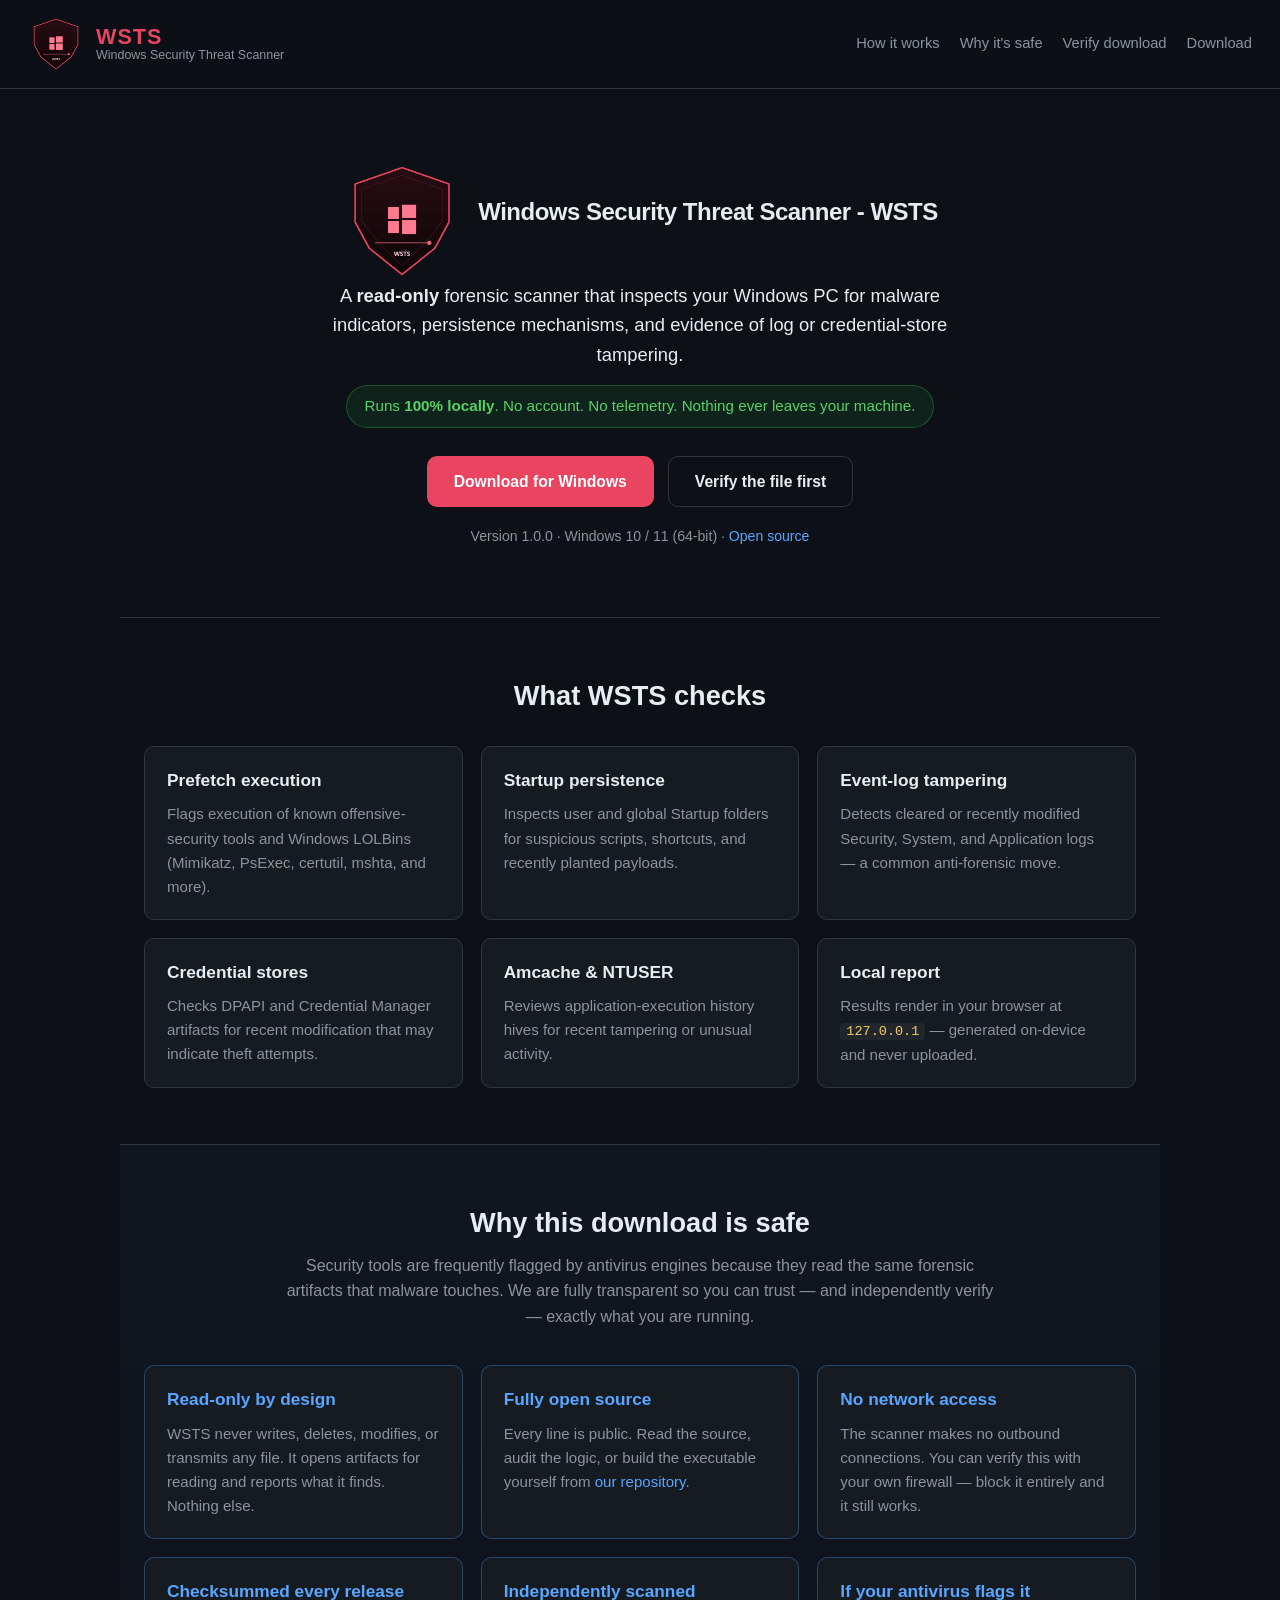
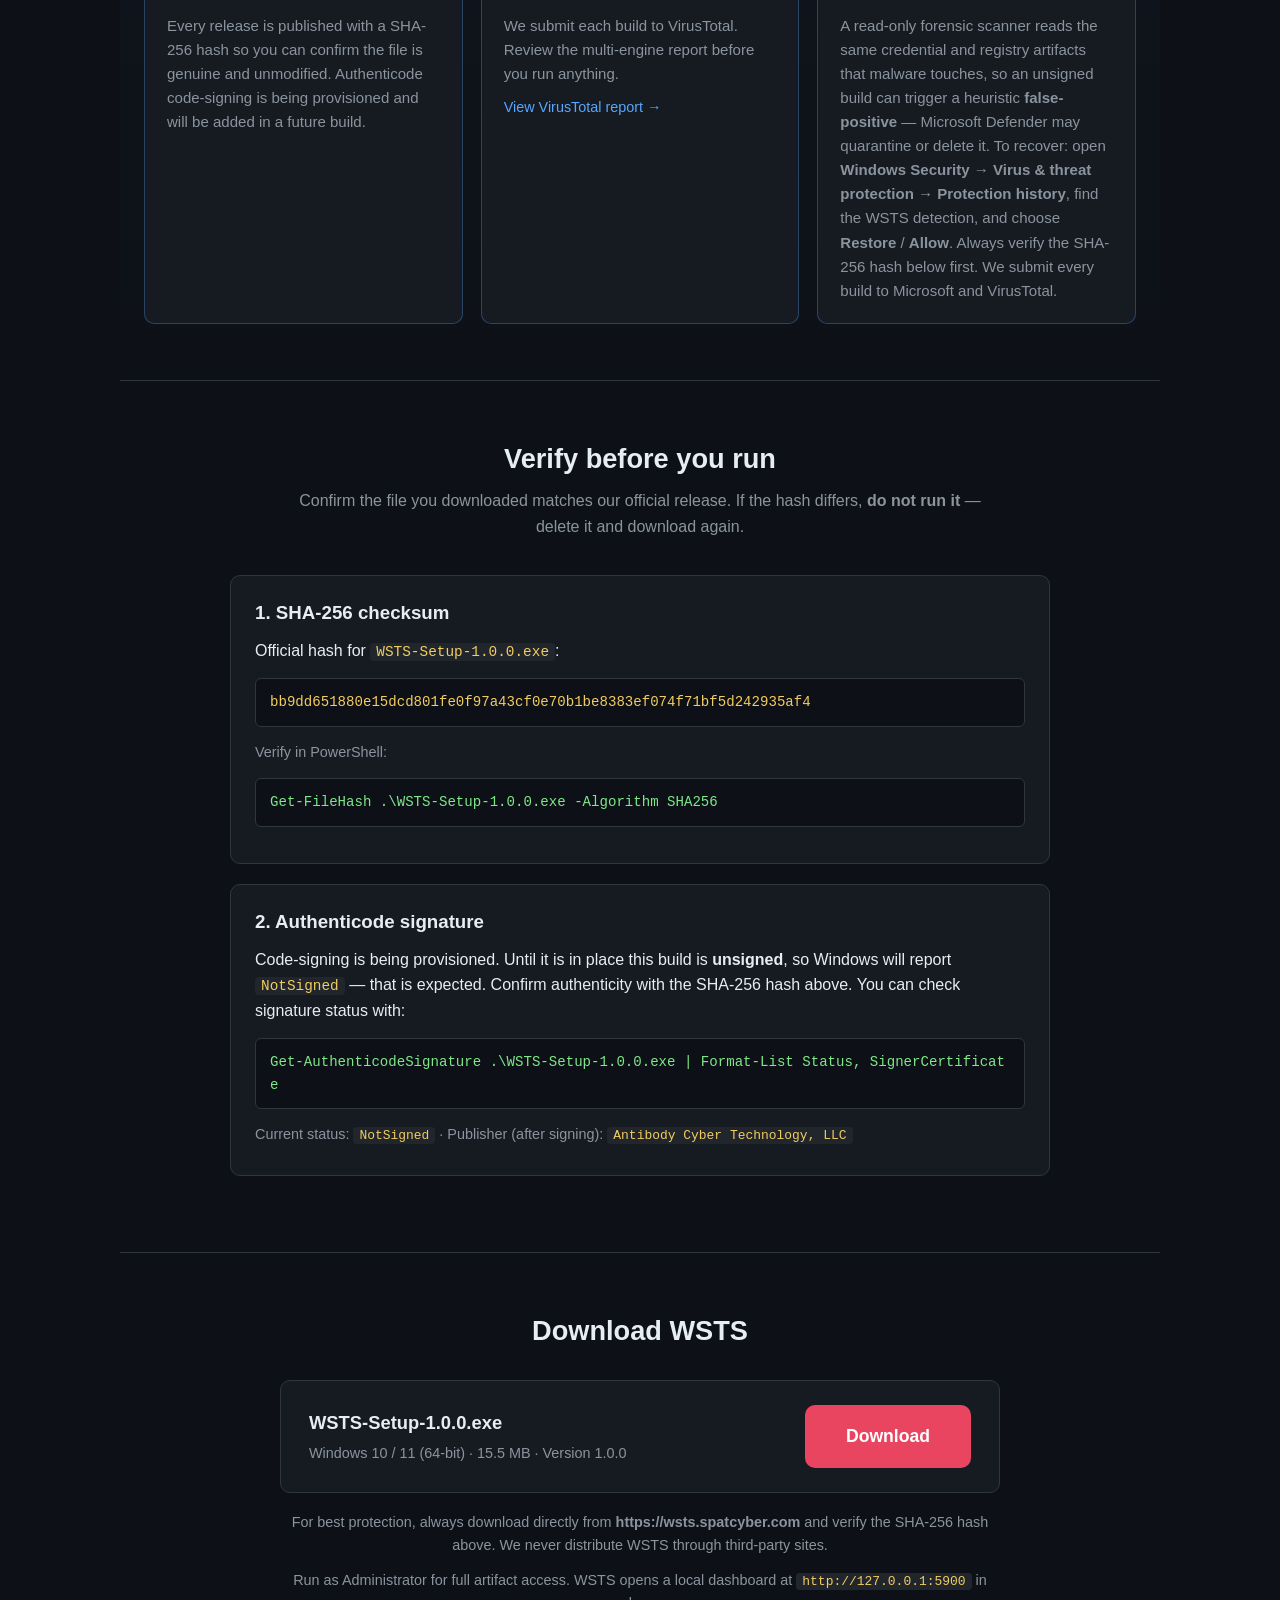
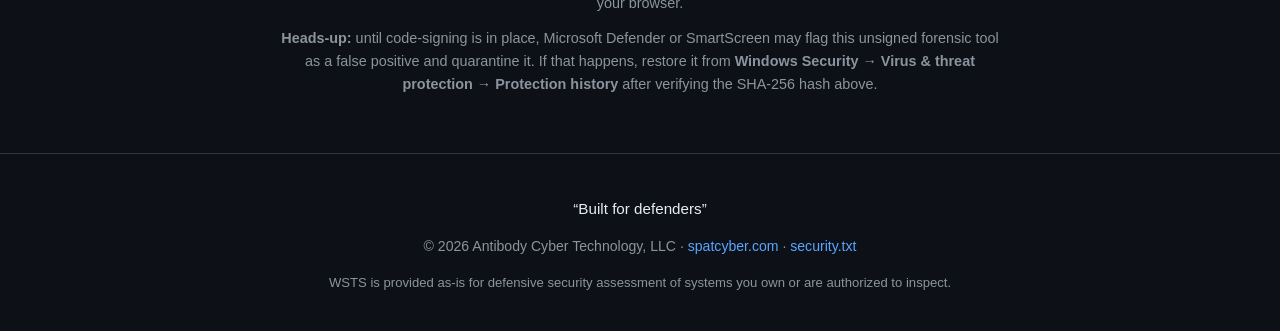
==== index.html @ 0c5ae8a4 "Download page: honest unsigned/false-positive copy + Defender quarantine recovery steps" ====
<!DOCTYPE html>
<html lang="en">
<head>
  <meta charset="UTF-8">
  <meta name="viewport" content="width=device-width, initial-scale=1.0">
  <title>Windows Security Threat Scanner (WSTS) — Antibody Cyber Technology</title>
  <meta name="description" content="WSTS is a free, open, read-only Windows security tool that scans your PC for malware indicators, persistence mechanisms, and log/credential-store tampering. Runs 100% locally — nothing leaves your machine.">
  <meta name="robots" content="index, follow">

  <!-- Open Graph / social -->
  <meta property="og:type" content="website">
  <meta property="og:site_name" content="Antibody Cyber Technology">
  <meta property="og:title" content="Windows Security Threat Scanner (WSTS)">
  <meta property="og:description" content="Free, read-only local threat scanner for Windows. Detects malware artifacts, persistence, and tampering. Runs entirely offline — no data ever leaves your PC.">
  <meta property="og:url" content="https://wsts.spatcyber.com/">
  <meta property="og:image" content="https://wsts.spatcyber.com/static/img/wsts_shield.png">
  <meta name="twitter:card" content="summary_large_image">
  <meta name="twitter:title" content="Windows Security Threat Scanner (WSTS)">
  <meta name="twitter:description" content="Free, read-only local threat scanner for Windows. Runs entirely offline.">
  <meta name="twitter:image" content="https://wsts.spatcyber.com/static/img/wsts_shield.png">

  <link rel="canonical" href="https://wsts.spatcyber.com/">
  <link rel="icon" href="/static/favicon.ico">
  <link rel="shortcut icon" href="/static/favicon.ico">
  <link rel="stylesheet" href="/static/css/wsts.css">
</head>
<body>
  <header class="site-header">
    <div class="brand">
      <img class="brand-logo" src="/static/img/wsts_shield.png" alt="WSTS Shield" width="56" height="56">
      <div class="brand-text">
        <span class="brand-name">WSTS</span>
        <span class="brand-sub">Windows Security Threat Scanner</span>
      </div>
    </div>
    <nav class="site-nav">
      <a href="#how">How it works</a>
      <a href="#trust">Why it's safe</a>
      <a href="#verify">Verify download</a>
      <a href="#download">Download</a>
    </nav>
  </header>

  <main>
    <!-- ── Hero ─────────────────────────────────────────────────────────── -->
    <section class="hero">
      <div class="hero-title">
        <img class="hero-logo" src="/static/img/wsts_shield.png" alt="WSTS Shield" width="112" height="112">
        <h1>Windows Security Threat Scanner - WSTS</h1>
      </div>
      <p class="tagline">
        A <strong>read-only</strong> forensic scanner that inspects your
        Windows PC for malware indicators, persistence mechanisms, and evidence
        of log or credential-store tampering.
      </p>
      <p class="hero-assurance">
        Runs <strong>100% locally</strong>. No account. No telemetry.
        Nothing ever leaves your machine.
      </p>
      <div class="hero-cta">
        <a class="btn btn-primary" href="#download">Download for Windows</a>
        <a class="btn btn-ghost" href="#verify">Verify the file first</a>
      </div>
      <p class="hero-meta">
        Version <span data-field="version">1.0.0</span> &middot;
        Windows 10 / 11 (64-bit) &middot;
        <a href="https://github.com/waynemcdon/spat" rel="noopener">Open source</a>
      </p>
    </section>

    <!-- ── What it scans ────────────────────────────────────────────────── -->
    <section id="how" class="band">
      <h2>What WSTS checks</h2>
      <div class="grid">
        <article class="card">
          <h3>Prefetch execution</h3>
          <p>Flags execution of known offensive-security tools and Windows LOLBins (Mimikatz, PsExec, certutil, mshta, and more).</p>
        </article>
        <article class="card">
          <h3>Startup persistence</h3>
          <p>Inspects user and global Startup folders for suspicious scripts, shortcuts, and recently planted payloads.</p>
        </article>
        <article class="card">
          <h3>Event-log tampering</h3>
          <p>Detects cleared or recently modified Security, System, and Application logs — a common anti-forensic move.</p>
        </article>
        <article class="card">
          <h3>Credential stores</h3>
          <p>Checks DPAPI and Credential Manager artifacts for recent modification that may indicate theft attempts.</p>
        </article>
        <article class="card">
          <h3>Amcache &amp; NTUSER</h3>
          <p>Reviews application-execution history hives for recent tampering or unusual activity.</p>
        </article>
        <article class="card">
          <h3>Local report</h3>
          <p>Results render in your browser at <code>127.0.0.1</code> — generated on-device and never uploaded.</p>
        </article>
      </div>
    </section>

    <!-- ── Trust / anti-malware-suspicion ──────────────────────────────── -->
    <section id="trust" class="band band-trust">
      <h2>Why this download is safe</h2>
      <p class="band-intro">
        Security tools are frequently flagged by antivirus engines because they
        read the same forensic artifacts that malware touches. We are fully
        transparent so you can trust — and independently verify — exactly what
        you are running.
      </p>
      <div class="grid">
        <article class="card card-trust">
          <h3>Read-only by design</h3>
          <p>WSTS never writes, deletes, modifies, or transmits any file. It opens artifacts for reading and reports what it finds. Nothing else.</p>
        </article>
        <article class="card card-trust">
          <h3>Fully open source</h3>
          <p>Every line is public. Read the source, audit the logic, or build the executable yourself from <a href="https://github.com/waynemcdon/spat" rel="noopener">our repository</a>.</p>
        </article>
        <article class="card card-trust">
          <h3>No network access</h3>
          <p>The scanner makes no outbound connections. You can verify this with your own firewall — block it entirely and it still works.</p>
        </article>
        <article class="card card-trust">
          <h3>Checksummed every release</h3>
          <p>Every release is published with a SHA-256 hash so you can confirm the file is genuine and unmodified. Authenticode code-signing is being provisioned and will be added in a future build.</p>
        </article>
        <article class="card card-trust">
          <h3>Independently scanned</h3>
          <p>We submit each build to VirusTotal. Review the multi-engine report before you run anything.</p>
          <a class="inline-link" data-field="vt-link" href="https://www.virustotal.com/" rel="noopener">View VirusTotal report &rarr;</a>
        </article>
        <article class="card card-trust">
          <h3>If your antivirus flags it</h3>
          <p>A read-only forensic scanner reads the same credential and registry artifacts that malware touches, so an unsigned build can trigger a heuristic <strong>false-positive</strong> &mdash; Microsoft Defender may quarantine or delete it. To recover: open <strong>Windows Security &rarr; Virus &amp; threat protection &rarr; Protection history</strong>, find the WSTS detection, and choose <strong>Restore</strong> / <strong>Allow</strong>. Always verify the SHA-256 hash below first. We submit every build to Microsoft and VirusTotal.</p>
        </article>
      </div>
    </section>

    <!-- ── Verify ──────────────────────────────────────────────────────── -->
    <section id="verify" class="band">
      <h2>Verify before you run</h2>
      <p class="band-intro">
        Confirm the file you downloaded matches our official release. If the hash
        differs, <strong>do not run it</strong> — delete it and download again.
      </p>

      <div class="verify-block">
        <h3>1. SHA-256 checksum</h3>
        <p>Official hash for <code data-field="filename">WSTS-Setup-1.0.0.exe</code>:</p>
        <pre class="hash" data-field="sha256">&lt;published with each release&gt;</pre>
        <p class="muted">Verify in PowerShell:</p>
        <pre class="cmd">Get-FileHash .\WSTS-Setup-1.0.0.exe -Algorithm SHA256</pre>
      </div>

      <div class="verify-block">
        <h3>2. Authenticode signature</h3>
        <p>Code-signing is being provisioned. Until it is in place this build is <strong>unsigned</strong>, so Windows will report <code>NotSigned</code> &mdash; that is expected. Confirm authenticity with the SHA-256 hash above. You can check signature status with:</p>
        <pre class="cmd">Get-AuthenticodeSignature .\WSTS-Setup-1.0.0.exe | Format-List Status, SignerCertificate</pre>
        <p class="muted">Current status: <code>NotSigned</code> &middot; Publisher (after signing): <code>Antibody Cyber Technology, LLC</code></p>
      </div>
    </section>

    <!-- ── Download ────────────────────────────────────────────────────── -->
    <section id="download" class="band band-download">
      <h2>Download WSTS</h2>
      <div class="download-card">
        <div class="download-info">
          <p class="download-name" data-field="filename">WSTS-Setup-1.0.0.exe</p>
          <p class="download-detail">
            Windows 10 / 11 (64-bit) &middot;
            <span data-field="filesize">~12 MB</span> &middot;
            Version <span data-field="version">1.0.0</span>
          </p>
        </div>
        <a class="btn btn-primary btn-lg" data-field="download-link" href="/downloads/WSTS-Setup-1.0.0.exe" rel="noopener" download>
          Download
        </a>
      </div>
      <p class="download-note">
        For best protection, always download directly from
        <strong>https://wsts.spatcyber.com</strong> and verify the SHA-256 hash
        above. We never distribute WSTS through third-party sites.
      </p>
      <p class="download-admin">
        Run as Administrator for full artifact access. WSTS opens a local
        dashboard at <code>http://127.0.0.1:5900</code> in your browser.
      </p>
      <p class="download-note">
        <strong>Heads-up:</strong> until code-signing is in place, Microsoft
        Defender or SmartScreen may flag this unsigned forensic tool as a
        false positive and quarantine it. If that happens, restore it from
        <strong>Windows Security &rarr; Virus &amp; threat protection &rarr;
        Protection history</strong> after verifying the SHA-256 hash above.
      </p>
    </section>
  </main>

  <footer class="site-footer">
    <p class="footer-tagline">&ldquo;Built for defenders&rdquo;</p>
    <p>
      &copy; 2026 Antibody Cyber Technology, LLC &middot;
      <a href="https://spatcyber.com" rel="noopener">spatcyber.com</a> &middot;
      <a href="/security.txt">security.txt</a>
    </p>
    <p class="footer-fine">
      WSTS is provided as-is for defensive security assessment of systems you own
      or are authorized to inspect.
    </p>
  </footer>

  <script src="/static/js/wsts.js" defer></script>
</body>
</html>
---- static/css/wsts.css ----
/* ── WSTS landing page — Windows Security Threat Scanner ──────────────────
   Dark security theme, matches SPAT / Antibody Cyber visual language.
   No inline styles — strict CSP (style-src 'self') compliant.            */

:root {
  --bg:        #0d1117;
  --bg2:       #161b22;
  --bg3:       #21262d;
  --border:    #30363d;
  --accent:    #e94560;
  --accent2:   #58a6ff;
  --green:     #2ea043;
  --yellow:    #d29922;
  --fg:        #e6edf3;
  --fg-dim:    #8b949e;
  --radius:    10px;
}

* { box-sizing: border-box; }

html { scroll-behavior: smooth; }

body {
  margin: 0;
  background: var(--bg);
  color: var(--fg);
  font-family: -apple-system, BlinkMacSystemFont, "Segoe UI", Roboto, sans-serif;
  line-height: 1.6;
}

a { color: var(--accent2); text-decoration: none; }
a:hover { text-decoration: underline; }

code, pre {
  font-family: "Consolas", "SF Mono", Menlo, monospace;
}

code {
  background: var(--bg3);
  padding: 1px 6px;
  border-radius: 4px;
  font-size: 0.9em;
  color: #f2cc60;
}

/* ── Header ─────────────────────────────────────────────────────────────── */
.site-header {
  display: flex;
  align-items: center;
  justify-content: space-between;
  padding: 16px 28px;
  border-bottom: 1px solid var(--border);
  background: rgba(13, 17, 23, 0.85);
  position: sticky;
  top: 0;
  -webkit-backdrop-filter: blur(8px);
  backdrop-filter: blur(8px);
  z-index: 10;
  flex-wrap: wrap;
  gap: 12px;
}

.brand { display: flex; align-items: center; gap: 12px; }
.brand-logo { flex-shrink: 0; object-fit: contain; }
.brand-text { display: flex; flex-direction: column; line-height: 1.1; }
.brand-name { font-weight: 900; font-size: 1.35rem; color: var(--accent); letter-spacing: 1px; }
.brand-sub { font-size: 0.78rem; color: var(--fg-dim); }

.site-nav { display: flex; gap: 20px; flex-wrap: wrap; }
.site-nav a { color: var(--fg-dim); font-size: 0.92rem; }
.site-nav a:hover { color: var(--fg); text-decoration: none; }

/* ── Hero ───────────────────────────────────────────────────────────────── */
.hero {
  max-width: 880px;
  margin: 0 auto;
  padding: 72px 24px 56px;
  text-align: center;
}

.hero h1 {
  font-size: clamp(1.05rem, 2.3vw, 1.5rem);
  margin: 0 0 18px;
  color: var(--fg);
  letter-spacing: -0.5px;
}

.hero-title {
  display: flex;
  align-items: center;
  justify-content: center;
  gap: 16px;
  flex-wrap: wrap;
}

.hero-title h1 { margin: 0 0 18px; }

.hero-logo {
  flex-shrink: 0;
  object-fit: contain;
  width: clamp(88px, 14vw, 120px);
  height: auto;
}

.tagline { font-size: 1.15rem; color: var(--fg); margin: 0 auto 16px; max-width: 680px; }
.hero-assurance {
  display: inline-block;
  background: rgba(46, 160, 67, 0.12);
  border: 1px solid rgba(46, 160, 67, 0.4);
  color: #56d364;
  padding: 8px 18px;
  border-radius: 999px;
  font-size: 0.95rem;
  margin: 0 0 28px;
}

.hero-cta { display: flex; gap: 14px; justify-content: center; flex-wrap: wrap; margin-bottom: 18px; }
.hero-meta { color: var(--fg-dim); font-size: 0.88rem; }

/* ── Buttons ────────────────────────────────────────────────────────────── */
.btn {
  display: inline-block;
  padding: 12px 26px;
  border-radius: var(--radius);
  font-weight: 700;
  font-size: 0.98rem;
  border: 1px solid transparent;
  cursor: pointer;
  transition: transform 0.08s ease, background 0.15s ease;
}
.btn:hover { text-decoration: none; transform: translateY(-1px); }
.btn-primary { background: var(--accent); color: #fff; }
.btn-primary:hover { background: #f25c75; color: #fff; }
.btn-ghost { background: transparent; color: var(--fg); border-color: var(--border); }
.btn-ghost:hover { background: var(--bg2); }
.btn-lg { padding: 16px 40px; font-size: 1.1rem; }

/* ── Bands / sections ───────────────────────────────────────────────────── */
.band {
  max-width: 1040px;
  margin: 0 auto;
  padding: 56px 24px;
  border-top: 1px solid var(--border);
}
.band h2 {
  font-size: 1.7rem;
  margin: 0 0 8px;
  color: var(--fg);
  text-align: center;
}
.band-intro {
  text-align: center;
  color: var(--fg-dim);
  max-width: 720px;
  margin: 0 auto 36px;
}
.band-trust { background: linear-gradient(180deg, rgba(88,166,255,0.04), transparent); }

/* ── Card grid ──────────────────────────────────────────────────────────── */
.grid {
  display: grid;
  grid-template-columns: repeat(auto-fit, minmax(260px, 1fr));
  gap: 18px;
  margin-top: 28px;
}
.card {
  background: var(--bg2);
  border: 1px solid var(--border);
  border-radius: var(--radius);
  padding: 20px 22px;
}
.card h3 { margin: 0 0 8px; font-size: 1.08rem; color: var(--fg); }
.card p { margin: 0; color: var(--fg-dim); font-size: 0.94rem; }
.card-trust { border-color: rgba(88, 166, 255, 0.3); }
.card-trust h3 { color: var(--accent2); }
.inline-link { display: inline-block; margin-top: 10px; font-size: 0.9rem; }

/* ── Verify blocks ──────────────────────────────────────────────────────── */
.verify-block {
  background: var(--bg2);
  border: 1px solid var(--border);
  border-radius: var(--radius);
  padding: 22px 24px;
  margin: 0 auto 20px;
  max-width: 820px;
}
.verify-block h3 { margin: 0 0 10px; color: var(--fg); }
.verify-block p { margin: 6px 0; color: var(--fg); }
.muted { color: var(--fg-dim) !important; font-size: 0.9rem; }

pre.hash, pre.cmd {
  background: var(--bg);
  border: 1px solid var(--border);
  border-radius: 6px;
  padding: 12px 14px;
  overflow-x: auto;
  font-size: 0.88rem;
  color: #f2cc60;
  white-space: pre-wrap;
  word-break: break-all;
}
pre.cmd { color: #7ee787; }

/* ── Download ───────────────────────────────────────────────────────────── */
.band-download { text-align: center; }
.download-card {
  display: flex;
  align-items: center;
  justify-content: space-between;
  gap: 20px;
  background: var(--bg2);
  border: 1px solid var(--border);
  border-radius: var(--radius);
  padding: 24px 28px;
  max-width: 720px;
  margin: 28px auto 18px;
  flex-wrap: wrap;
}
.download-info { text-align: left; }
.download-name { font-size: 1.15rem; font-weight: 700; margin: 0 0 4px; }
.download-detail { margin: 0; color: var(--fg-dim); font-size: 0.9rem; }
.download-note, .download-admin {
  max-width: 720px;
  margin: 12px auto 0;
  color: var(--fg-dim);
  font-size: 0.9rem;
}

/* ── Footer ─────────────────────────────────────────────────────────────── */
.site-footer {
  border-top: 1px solid var(--border);
  padding: 28px 24px;
  text-align: center;
  color: var(--fg-dim);
  font-size: 0.88rem;
}
.footer-fine { font-size: 0.82rem; margin-top: 6px; }
.footer-tagline { color: var(--fg); font-size: 0.95rem; margin-bottom: 10px; }
.footer-tagline strong { color: var(--fg); }

/* ── Responsive ─────────────────────────────────────────────────────────── */
@media (max-width: 640px) {
  .site-header { flex-direction: column; align-items: flex-start; }
  .download-card { flex-direction: column; text-align: center; }
  .download-info { text-align: center; }
  .hero { padding-top: 48px; }
}
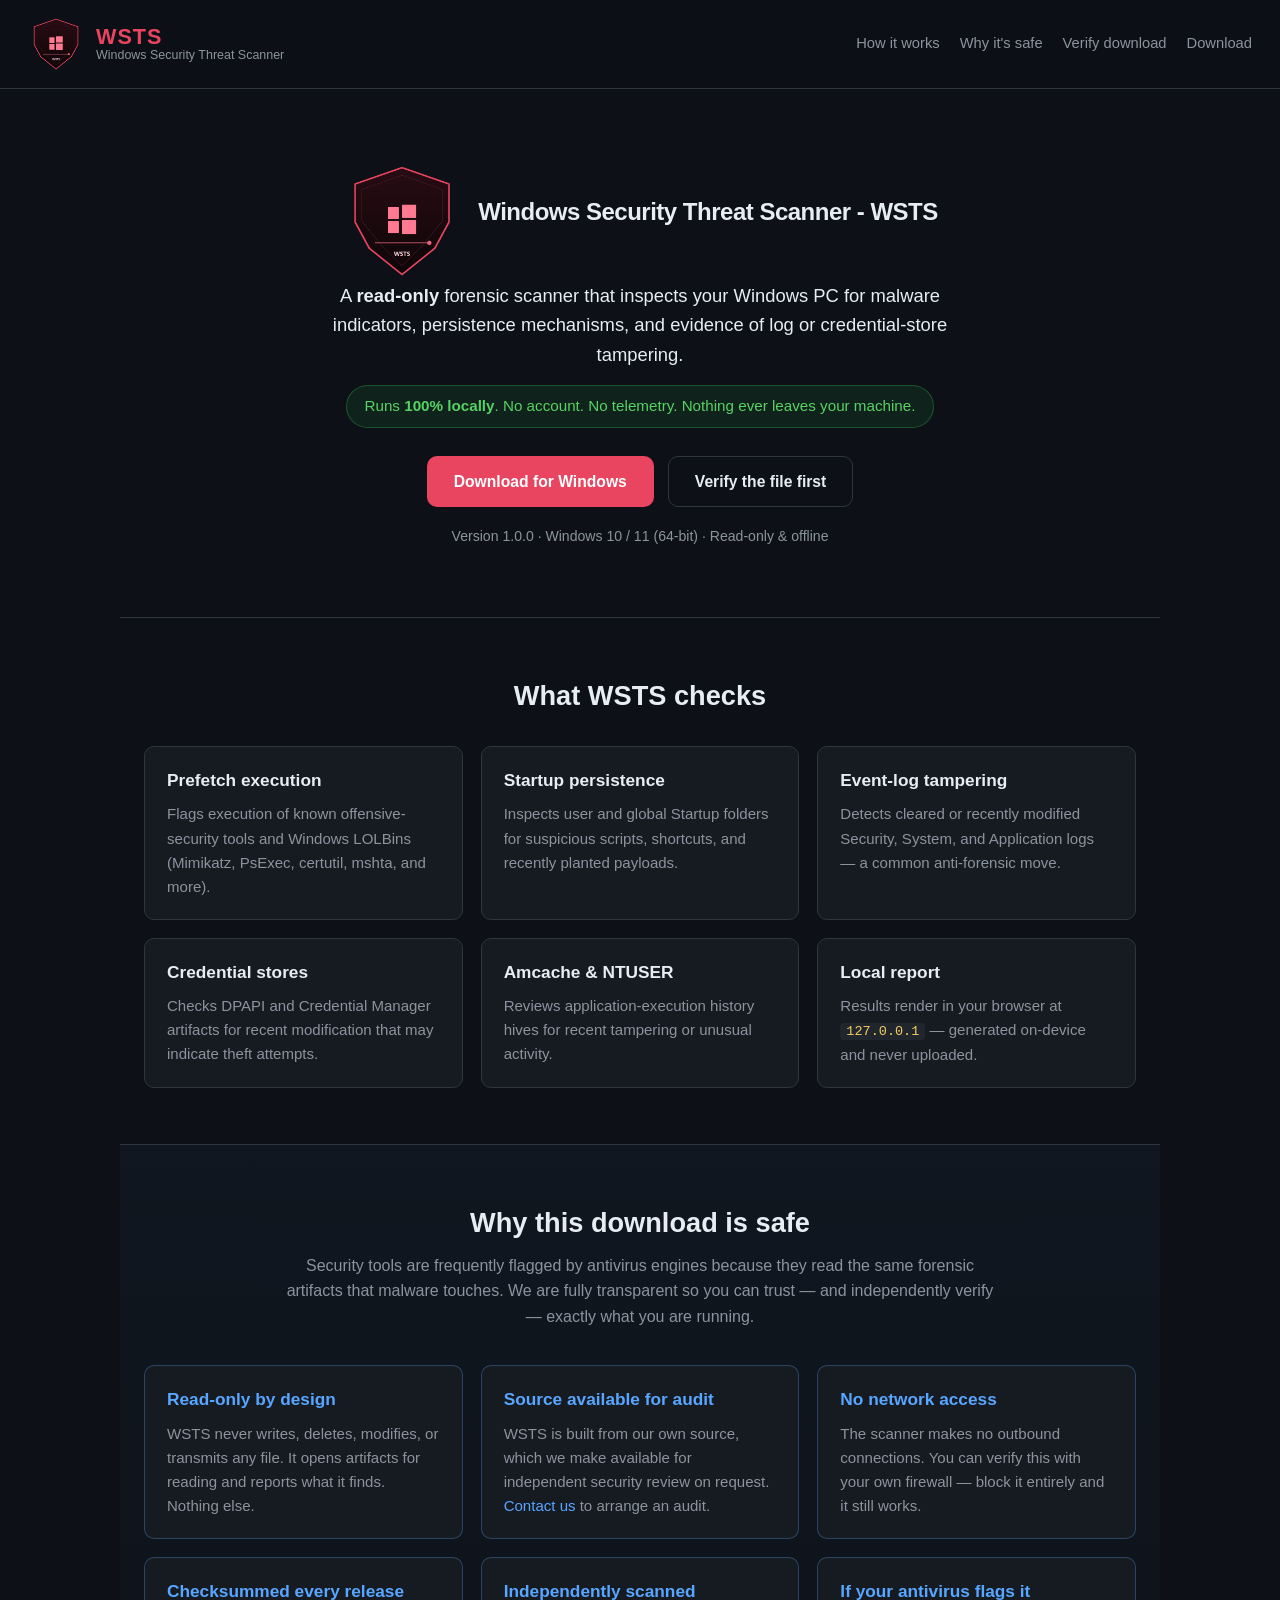
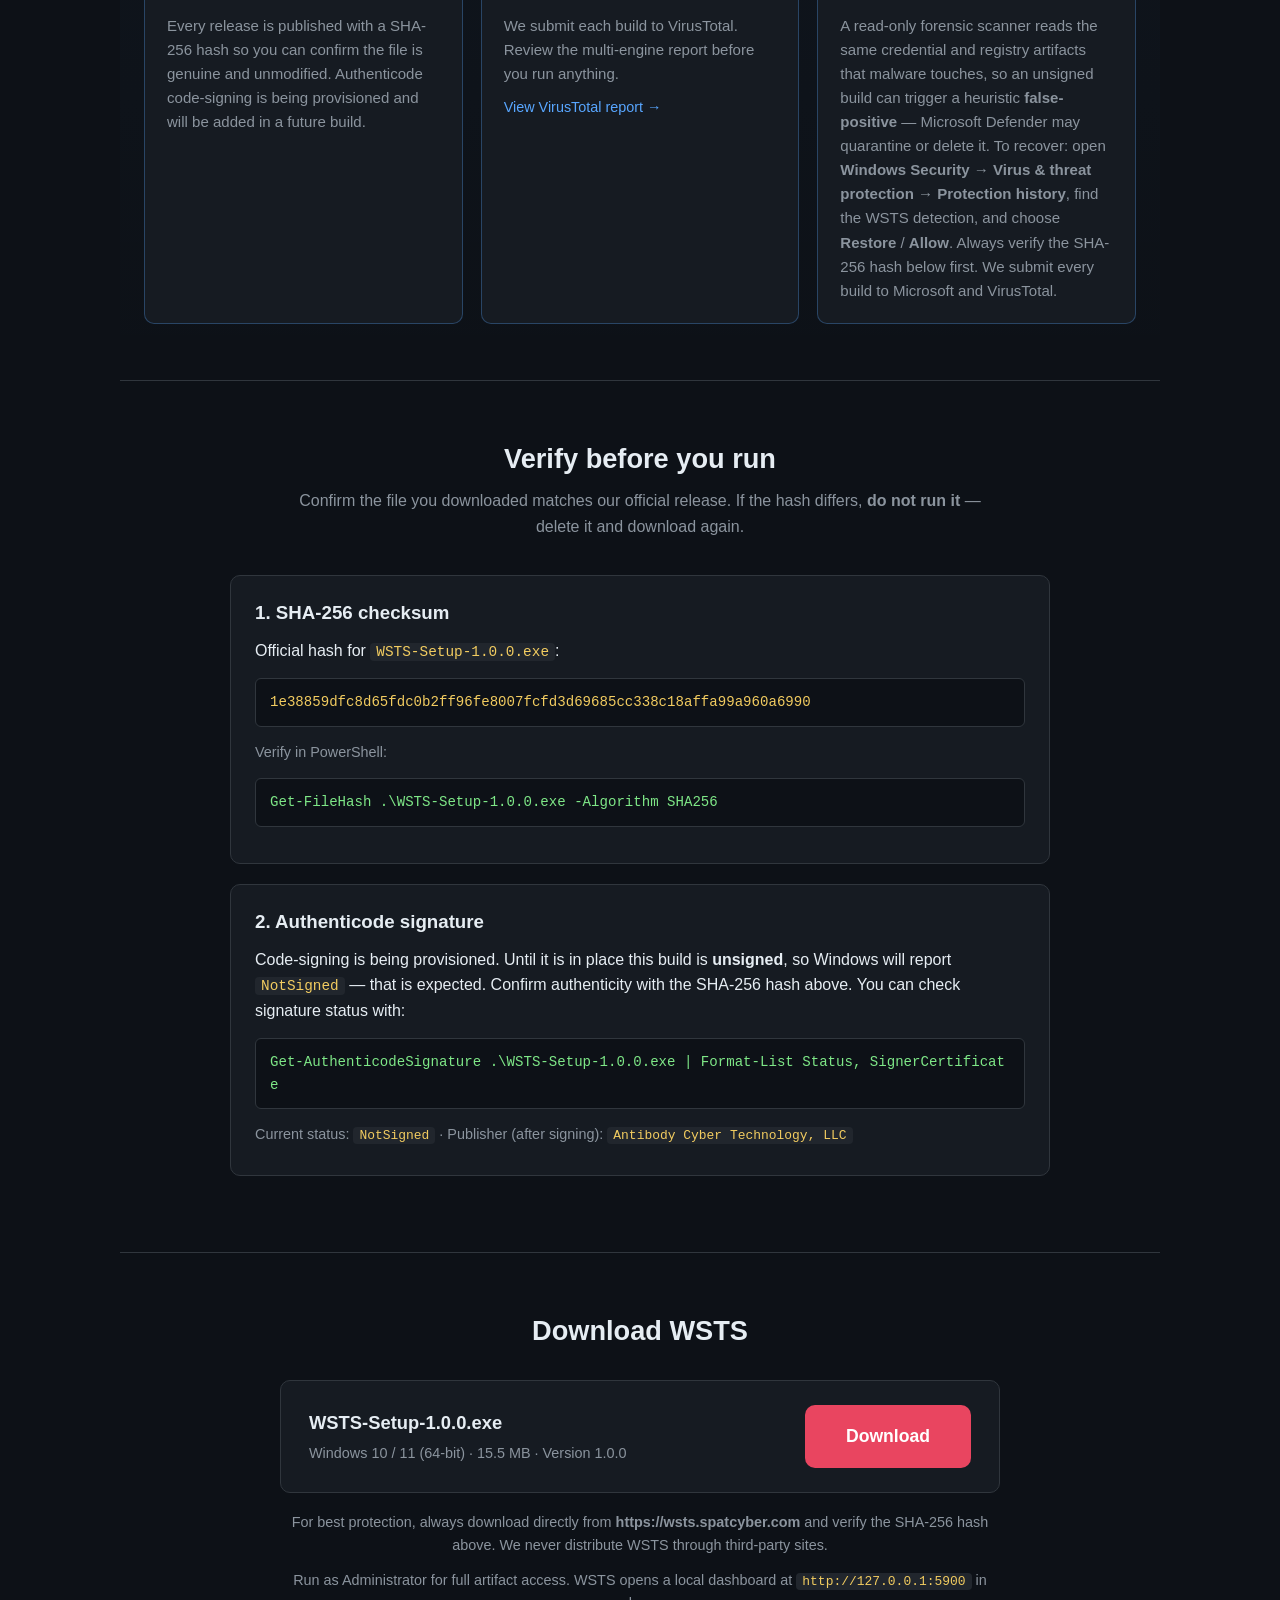
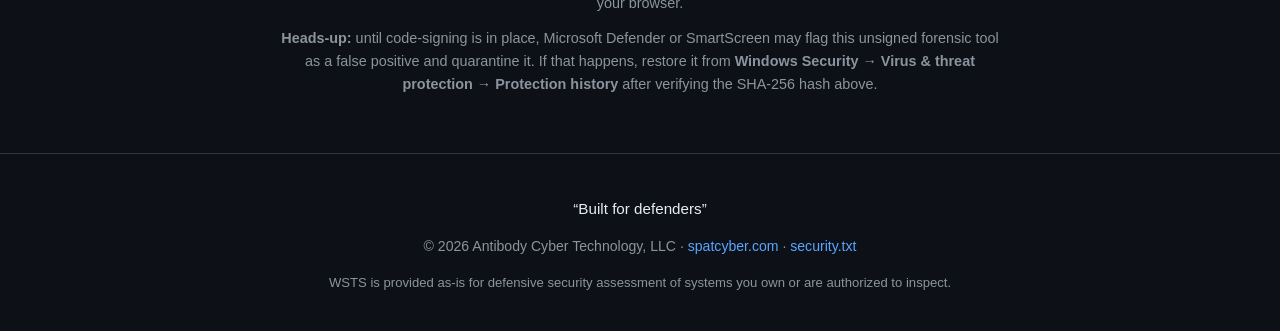
==== commit 5763e0d5: "Landing page: replace public open-source claims with accurate source-available-on-request copy (repo" ====
--- a/index.html
+++ b/index.html
@@ -64,7 +64,7 @@
       <p class="hero-meta">
         Version <span data-field="version">1.0.0</span> &middot;
         Windows 10 / 11 (64-bit) &middot;
-        <a href="https://github.com/waynemcdon/spat" rel="noopener">Open source</a>
+        Read-only &amp; offline
       </p>
     </section>
 
@@ -114,8 +114,8 @@
           <p>WSTS never writes, deletes, modifies, or transmits any file. It opens artifacts for reading and reports what it finds. Nothing else.</p>
         </article>
         <article class="card card-trust">
-          <h3>Fully open source</h3>
-          <p>Every line is public. Read the source, audit the logic, or build the executable yourself from <a href="https://github.com/waynemcdon/spat" rel="noopener">our repository</a>.</p>
+          <h3>Source available for audit</h3>
+          <p>WSTS is built from our own source, which we make available for independent security review on request. <a href="mailto:security@spatcyber.com">Contact us</a> to arrange an audit.</p>
         </article>
         <article class="card card-trust">
           <h3>No network access</h3>
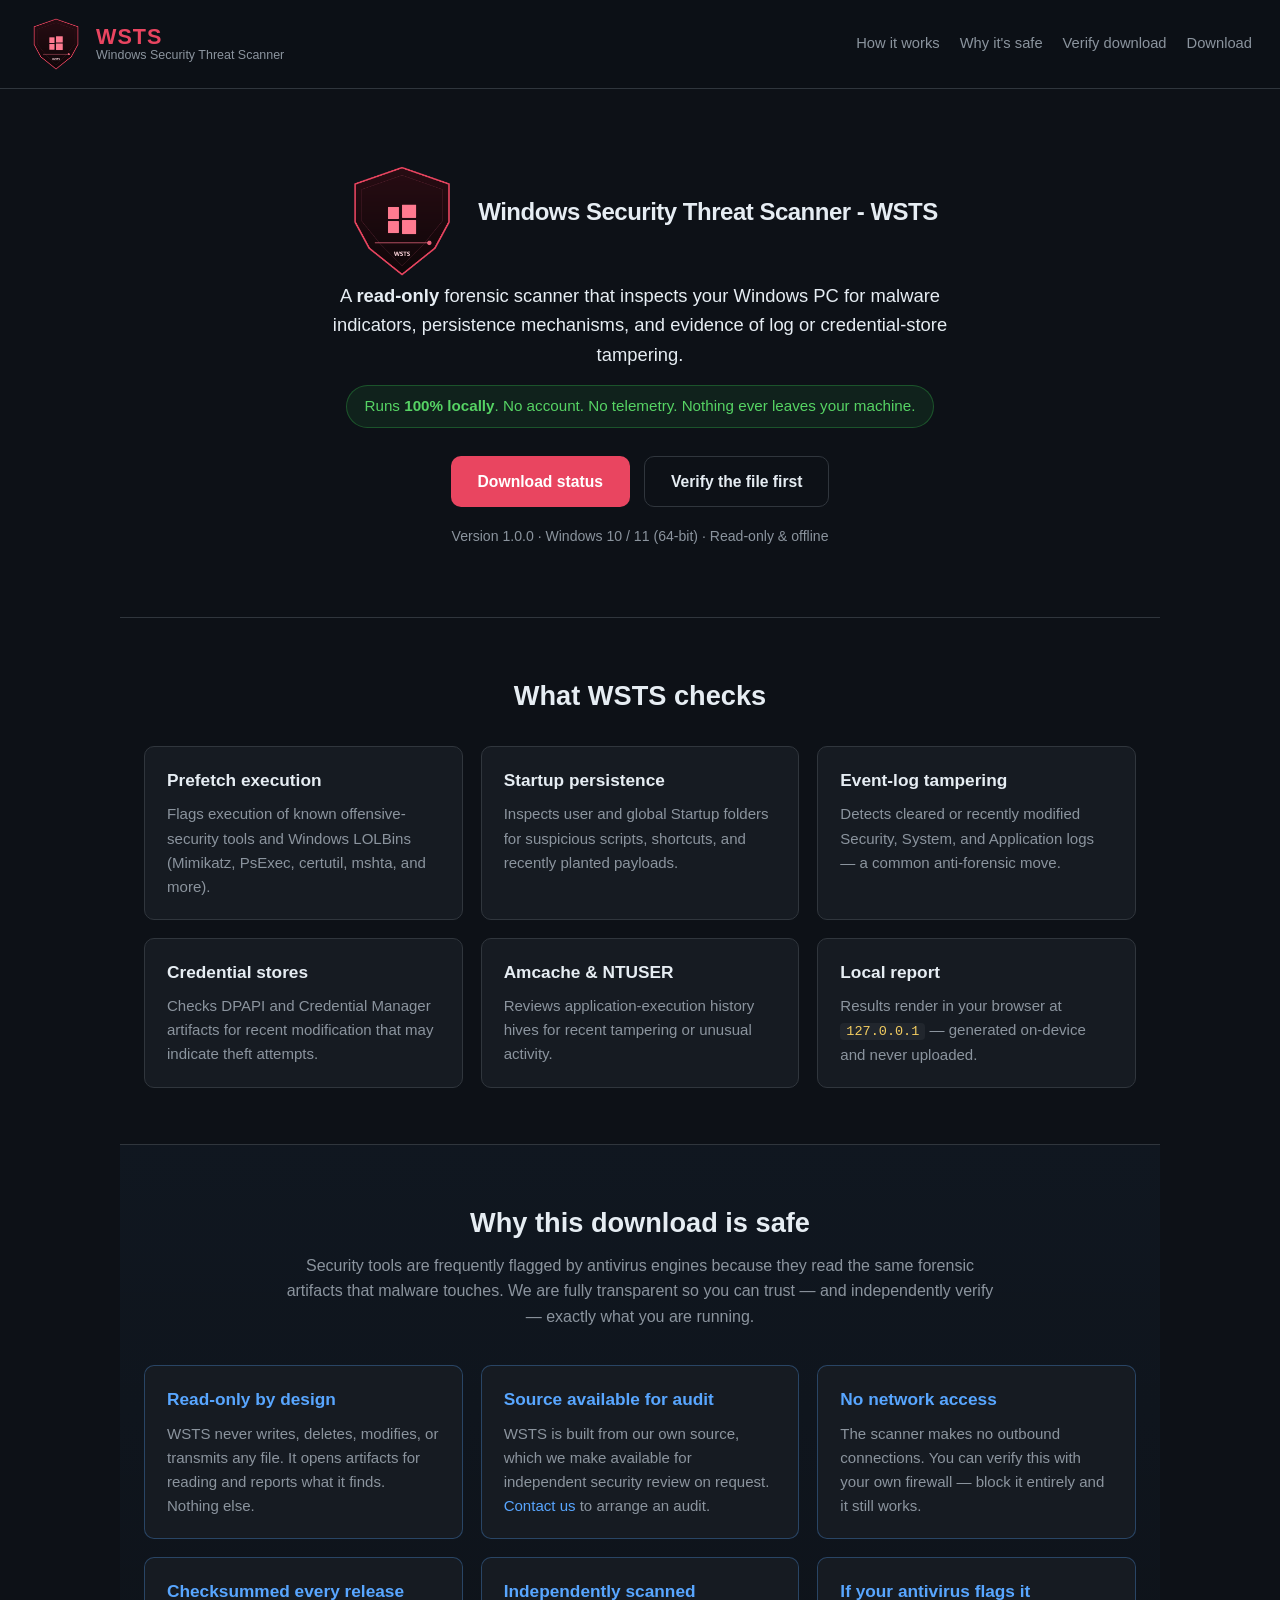
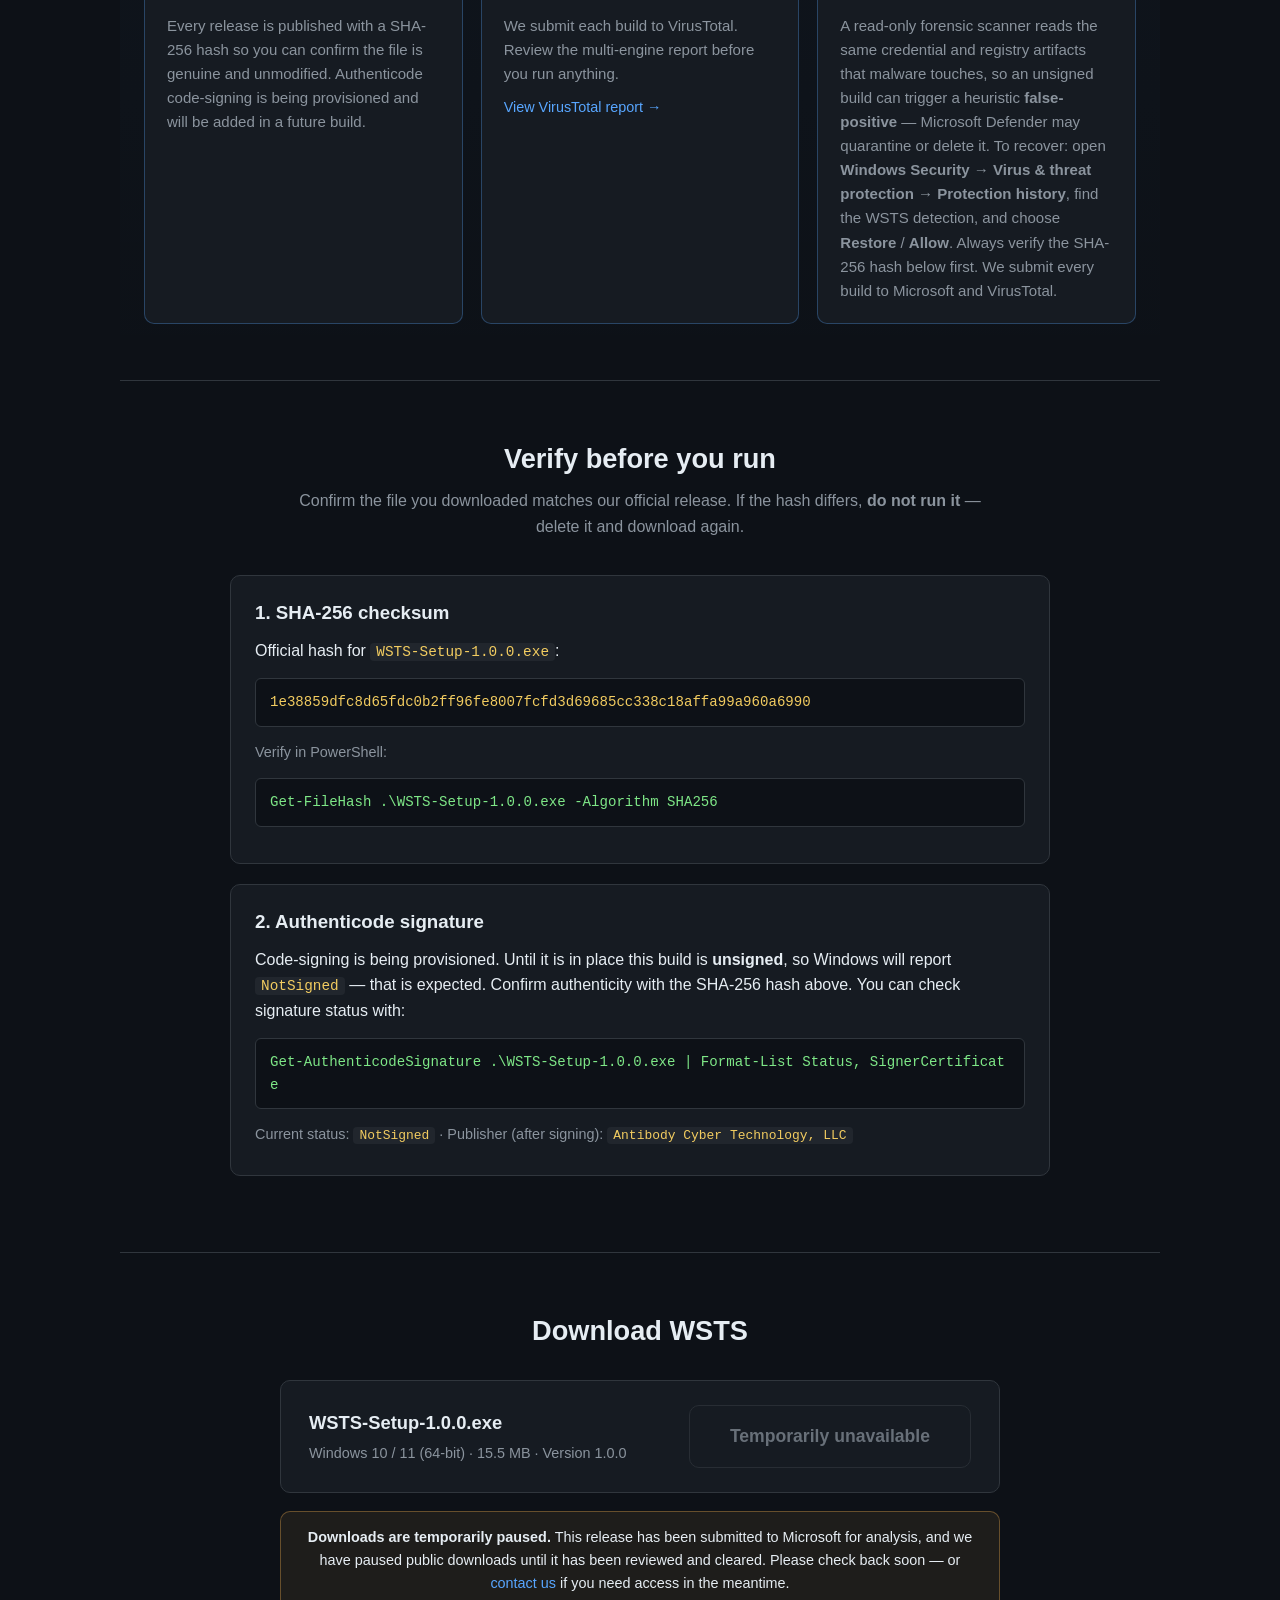
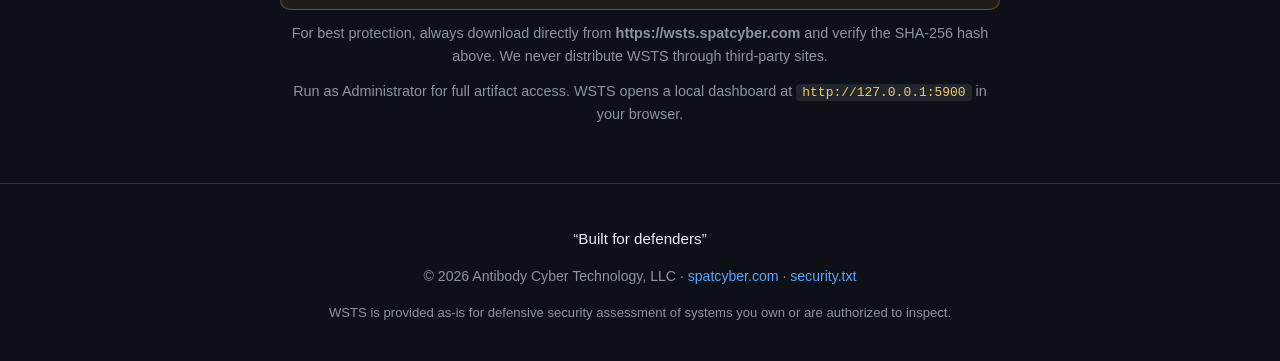
==== commit 00b1375e: "Pause public exe download pending Microsoft analysis; show temporarily-unavailable state" ====
--- a/index.html
+++ b/index.html
@@ -58,7 +58,7 @@
         Nothing ever leaves your machine.
       </p>
       <div class="hero-cta">
-        <a class="btn btn-primary" href="#download">Download for Windows</a>
+        <a class="btn btn-primary" href="#download">Download status</a>
         <a class="btn btn-ghost" href="#verify">Verify the file first</a>
       </div>
       <p class="hero-meta">
@@ -115,7 +115,7 @@
         </article>
         <article class="card card-trust">
           <h3>Source available for audit</h3>
-          <p>WSTS is built from our own source, which we make available for independent security review on request. <a href="mailto:security@spatcyber.com">Contact us</a> to arrange an audit.</p>
+          <p>WSTS is built from our own source, which we make available for independent security review on request. <a href="mailto:info@antibodynet.net">Contact us</a> to arrange an audit.</p>
         </article>
         <article class="card card-trust">
           <h3>No network access</h3>
@@ -173,10 +173,17 @@
             Version <span data-field="version">1.0.0</span>
           </p>
         </div>
-        <a class="btn btn-primary btn-lg" data-field="download-link" href="/downloads/WSTS-Setup-1.0.0.exe" rel="noopener" download>
-          Download
-        </a>
-      </div>
+        <span class="btn btn-primary btn-lg btn-disabled" role="button" aria-disabled="true">
+          Temporarily unavailable
+        </span>
+      </div>
+      <p class="download-note download-paused">
+        <strong>Downloads are temporarily paused.</strong> This release has been
+        submitted to Microsoft for analysis, and we have paused public downloads
+        until it has been reviewed and cleared. Please check back soon &mdash; or
+        <a href="mailto:info@antibodynet.net">contact us</a> if you need access in
+        the meantime.
+      </p>
       <p class="download-note">
         For best protection, always download directly from
         <strong>https://wsts.spatcyber.com</strong> and verify the SHA-256 hash
@@ -185,13 +192,6 @@
       <p class="download-admin">
         Run as Administrator for full artifact access. WSTS opens a local
         dashboard at <code>http://127.0.0.1:5900</code> in your browser.
-      </p>
-      <p class="download-note">
-        <strong>Heads-up:</strong> until code-signing is in place, Microsoft
-        Defender or SmartScreen may flag this unsigned forensic tool as a
-        false positive and quarantine it. If that happens, restore it from
-        <strong>Windows Security &rarr; Virus &amp; threat protection &rarr;
-        Protection history</strong> after verifying the SHA-256 hash above.
       </p>
     </section>
   </main>
--- a/static/css/wsts.css
+++ b/static/css/wsts.css
@@ -134,6 +134,15 @@
 .btn-ghost { background: transparent; color: var(--fg); border-color: var(--border); }
 .btn-ghost:hover { background: var(--bg2); }
 .btn-lg { padding: 16px 40px; font-size: 1.1rem; }
+.btn-disabled {
+  background: var(--bg2);
+  color: var(--fg-dim);
+  border-color: var(--border);
+  cursor: not-allowed;
+  opacity: 0.7;
+  pointer-events: none;
+}
+.btn-disabled:hover { transform: none; }
 
 /* ── Bands / sections ───────────────────────────────────────────────────── */
 .band {
@@ -225,6 +234,13 @@
   color: var(--fg-dim);
   font-size: 0.9rem;
 }
+.download-paused {
+  background: rgba(240, 173, 78, 0.08);
+  border: 1px solid rgba(240, 173, 78, 0.35);
+  border-radius: var(--radius);
+  padding: 14px 18px;
+  color: var(--fg);
+}
 
 /* ── Footer ─────────────────────────────────────────────────────────────── */
 .site-footer {
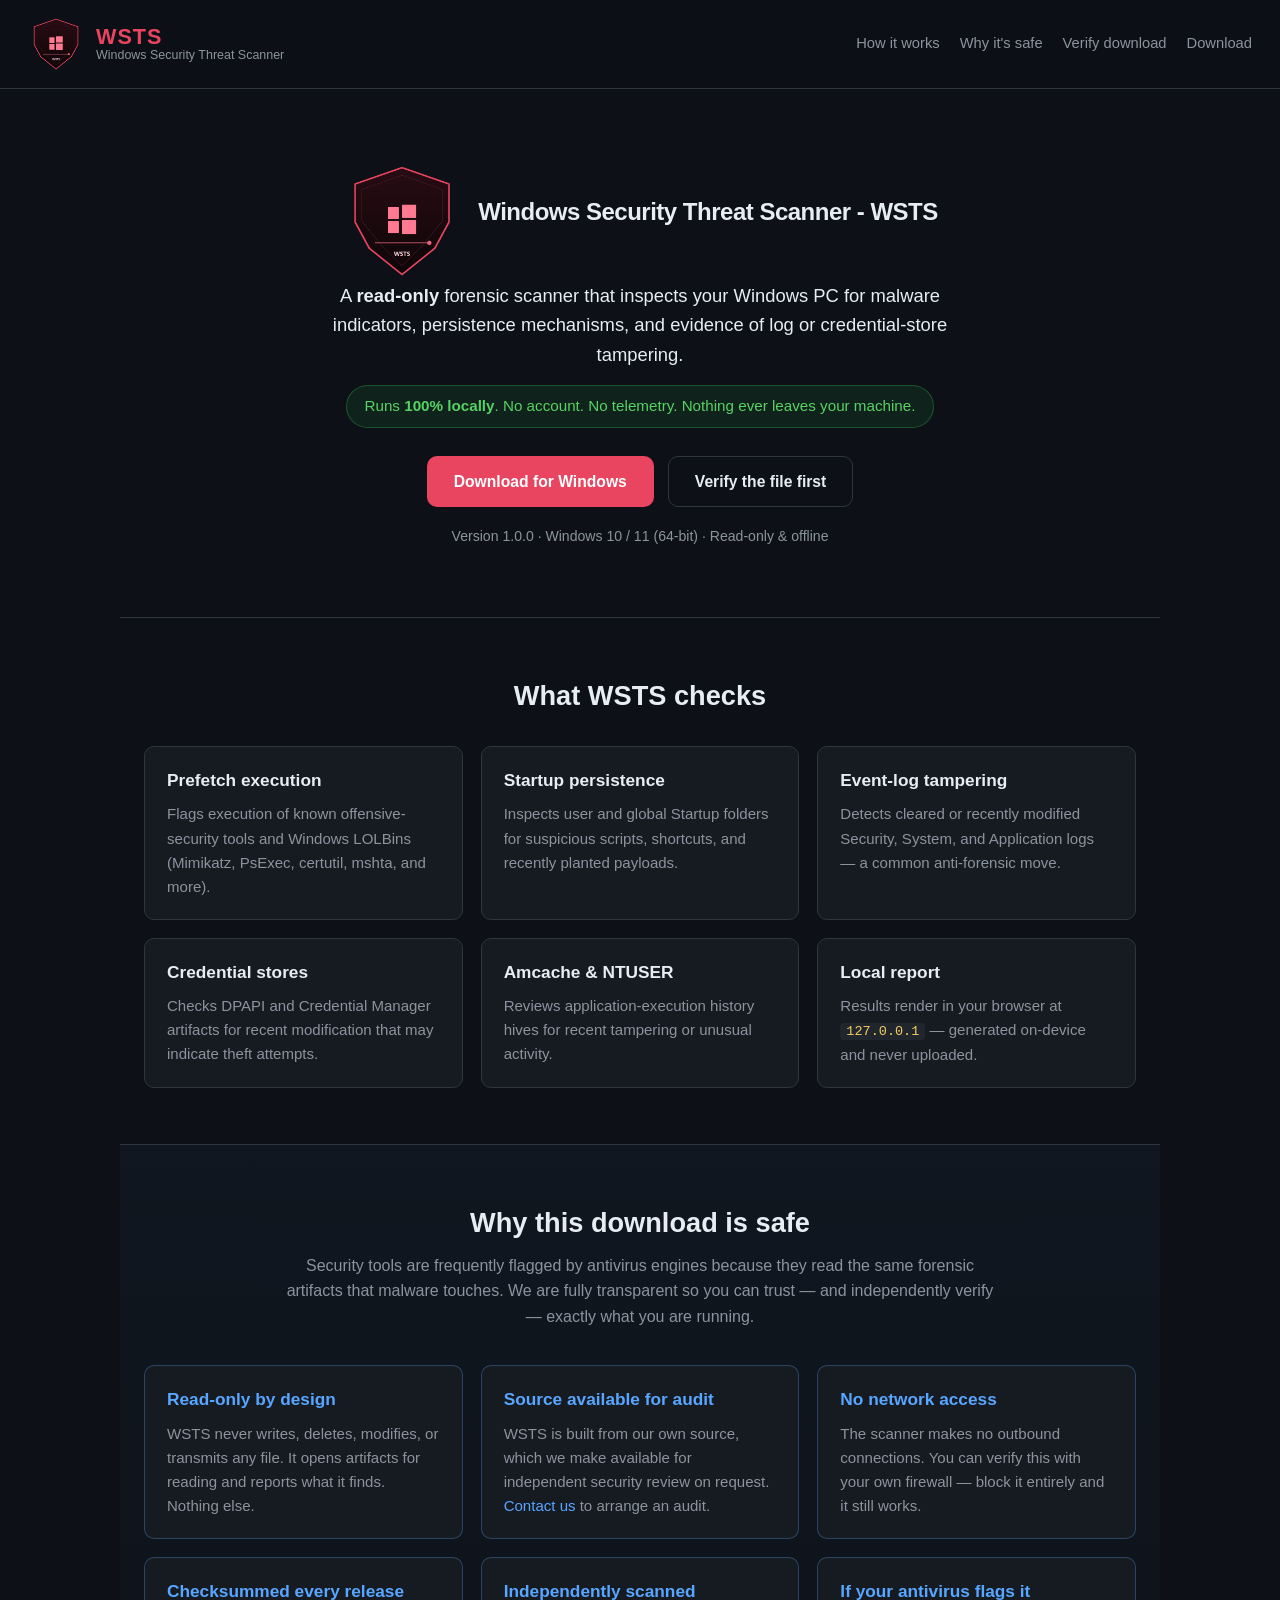
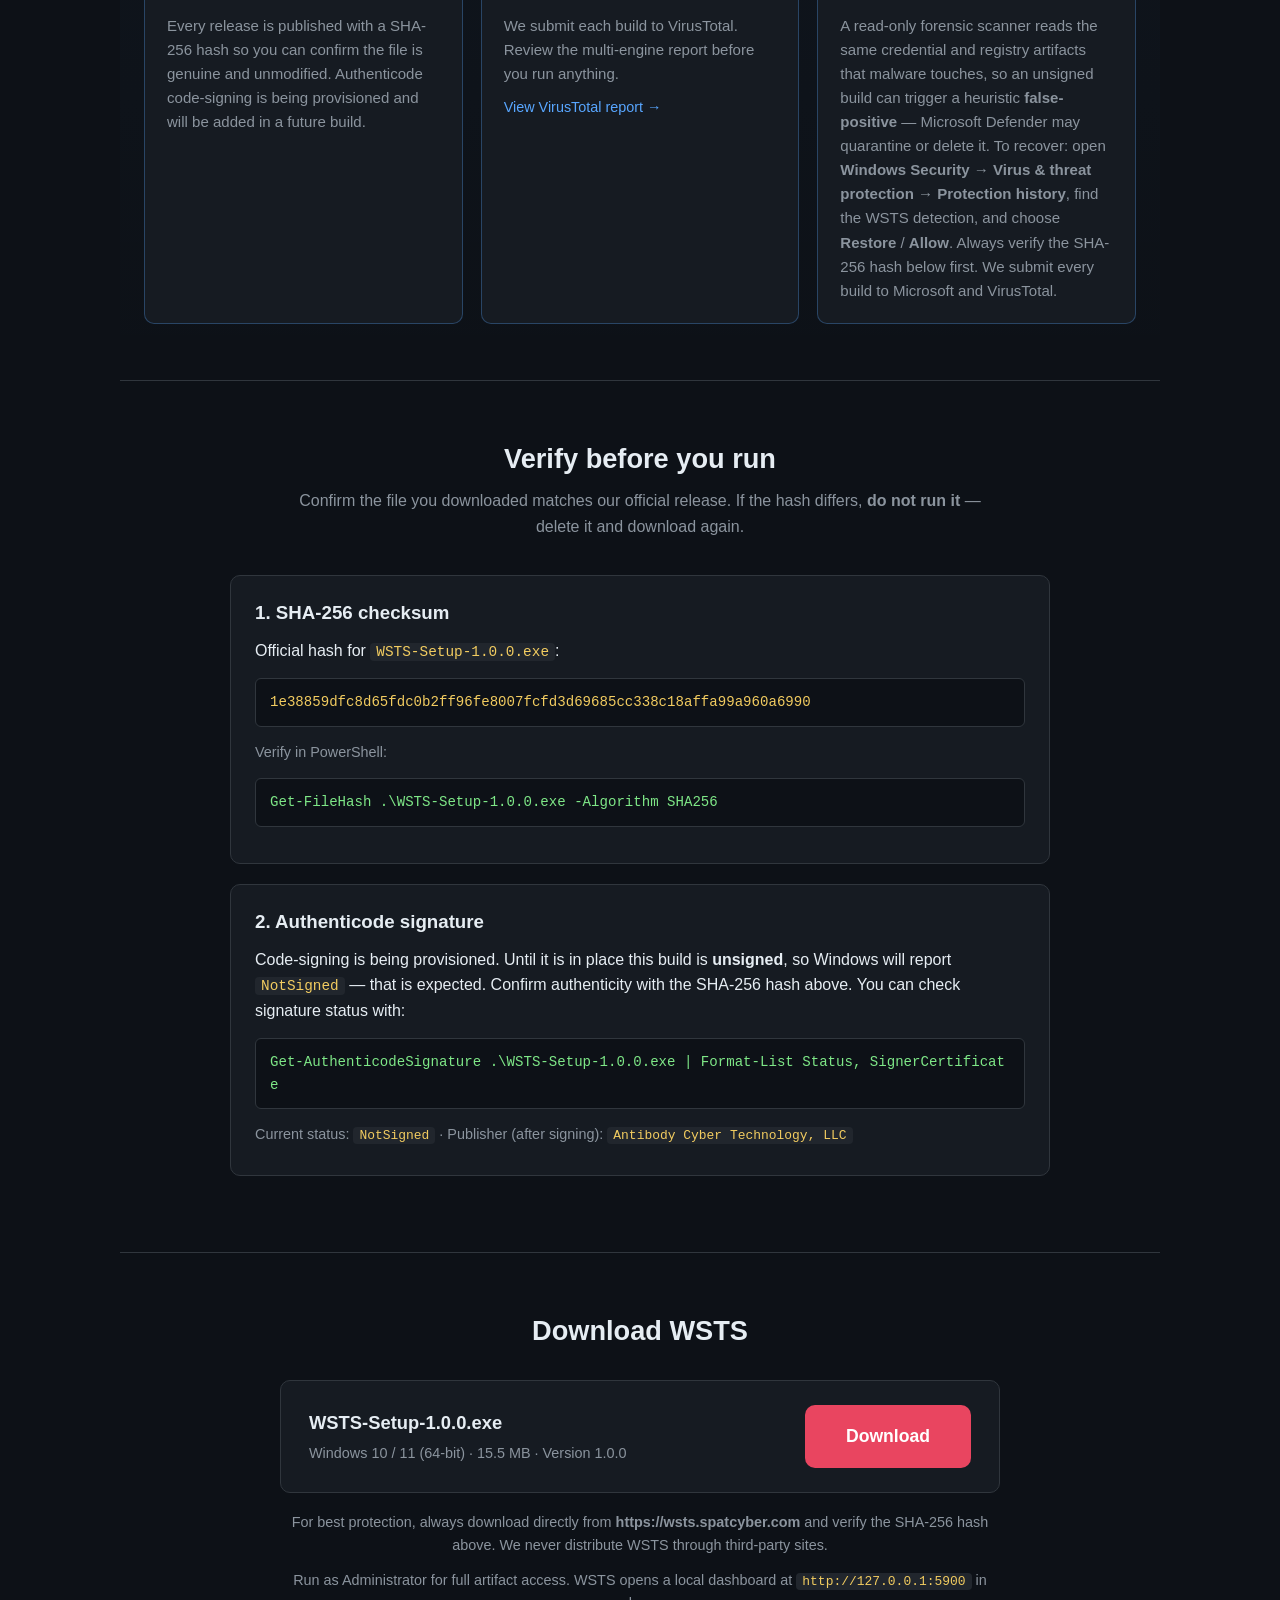
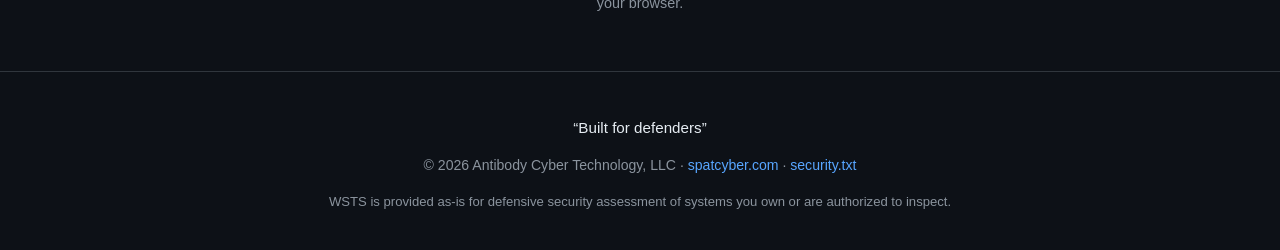
==== commit 6d4bd3e2: "Re-enable public exe download (Microsoft cleared the file; detection removed)" ====
--- a/index.html
+++ b/index.html
@@ -58,7 +58,7 @@
         Nothing ever leaves your machine.
       </p>
       <div class="hero-cta">
-        <a class="btn btn-primary" href="#download">Download status</a>
+        <a class="btn btn-primary" href="#download">Download for Windows</a>
         <a class="btn btn-ghost" href="#verify">Verify the file first</a>
       </div>
       <p class="hero-meta">
@@ -173,17 +173,10 @@
             Version <span data-field="version">1.0.0</span>
           </p>
         </div>
-        <span class="btn btn-primary btn-lg btn-disabled" role="button" aria-disabled="true">
-          Temporarily unavailable
-        </span>
-      </div>
-      <p class="download-note download-paused">
-        <strong>Downloads are temporarily paused.</strong> This release has been
-        submitted to Microsoft for analysis, and we have paused public downloads
-        until it has been reviewed and cleared. Please check back soon &mdash; or
-        <a href="mailto:info@antibodynet.net">contact us</a> if you need access in
-        the meantime.
-      </p>
+        <a class="btn btn-primary btn-lg" data-field="download-link" href="/downloads/WSTS-Setup-1.0.0.exe" rel="noopener" download>
+          Download
+        </a>
+      </div>
       <p class="download-note">
         For best protection, always download directly from
         <strong>https://wsts.spatcyber.com</strong> and verify the SHA-256 hash
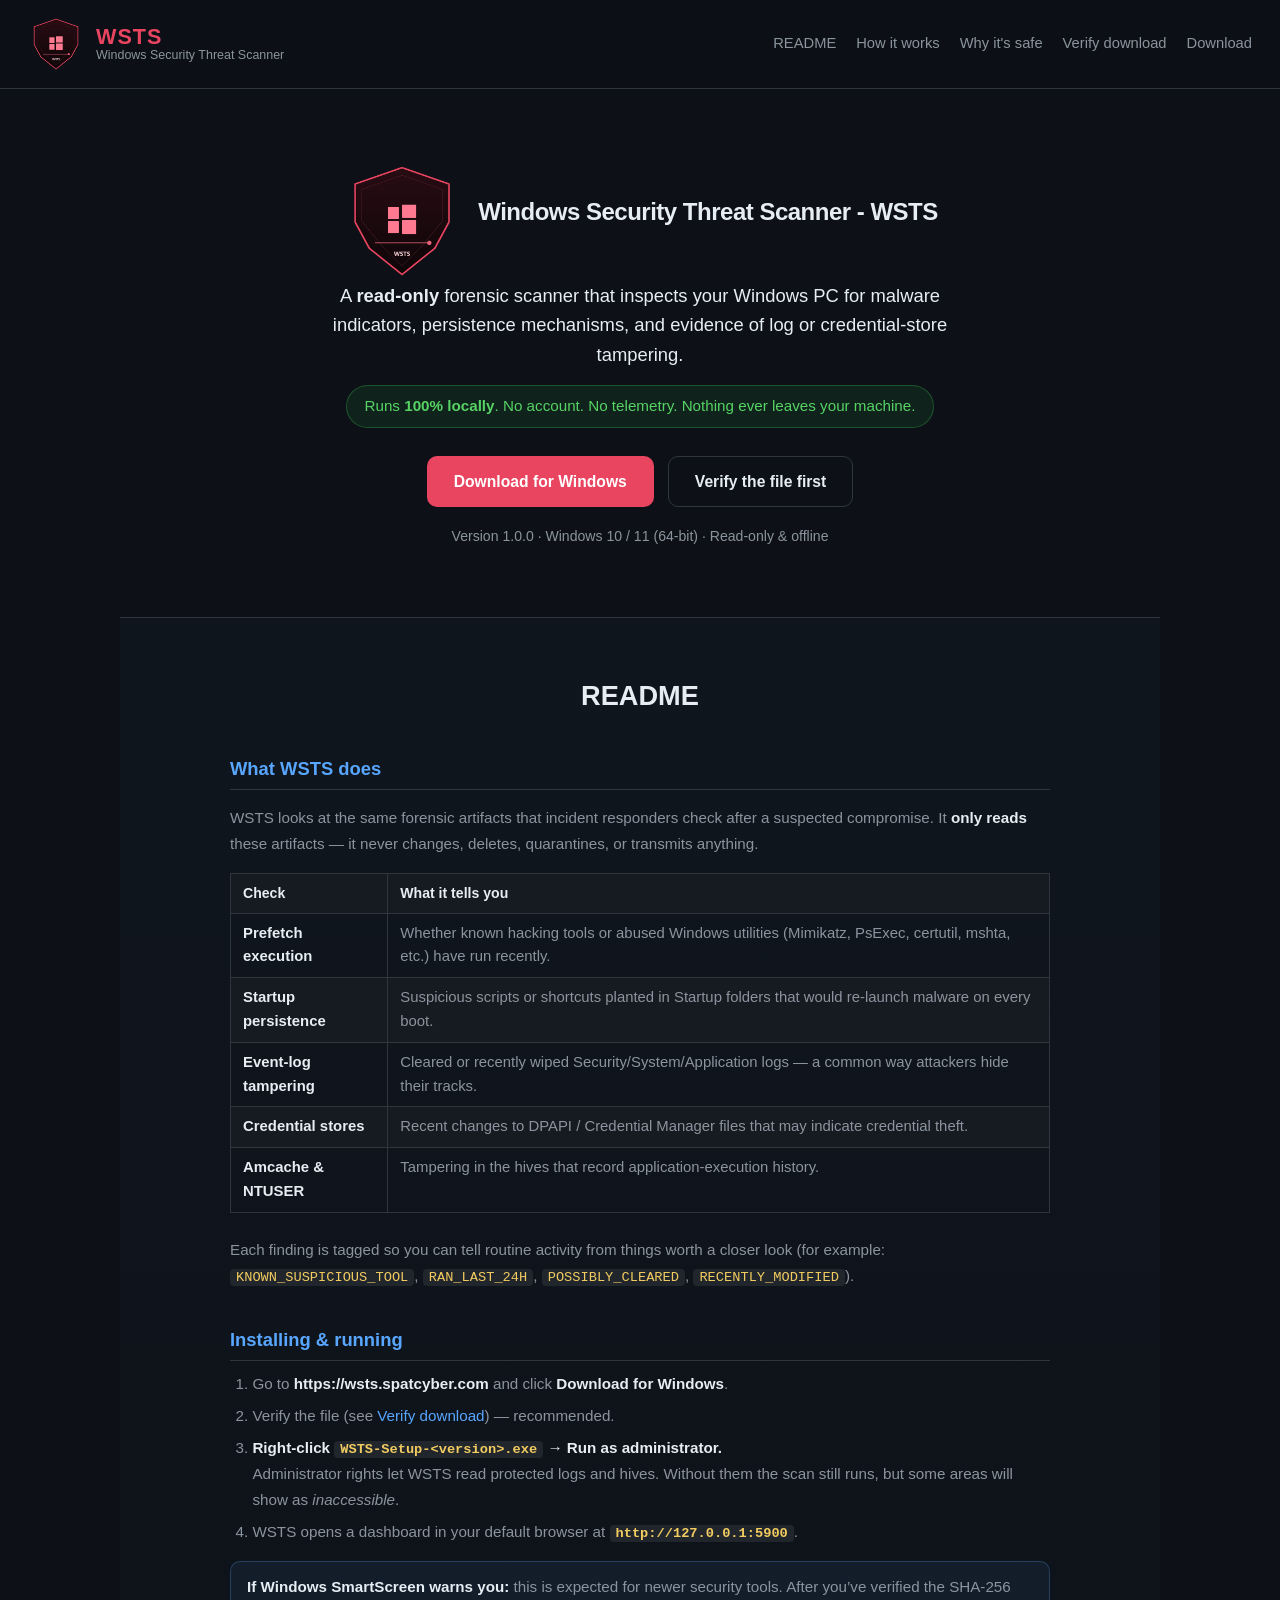
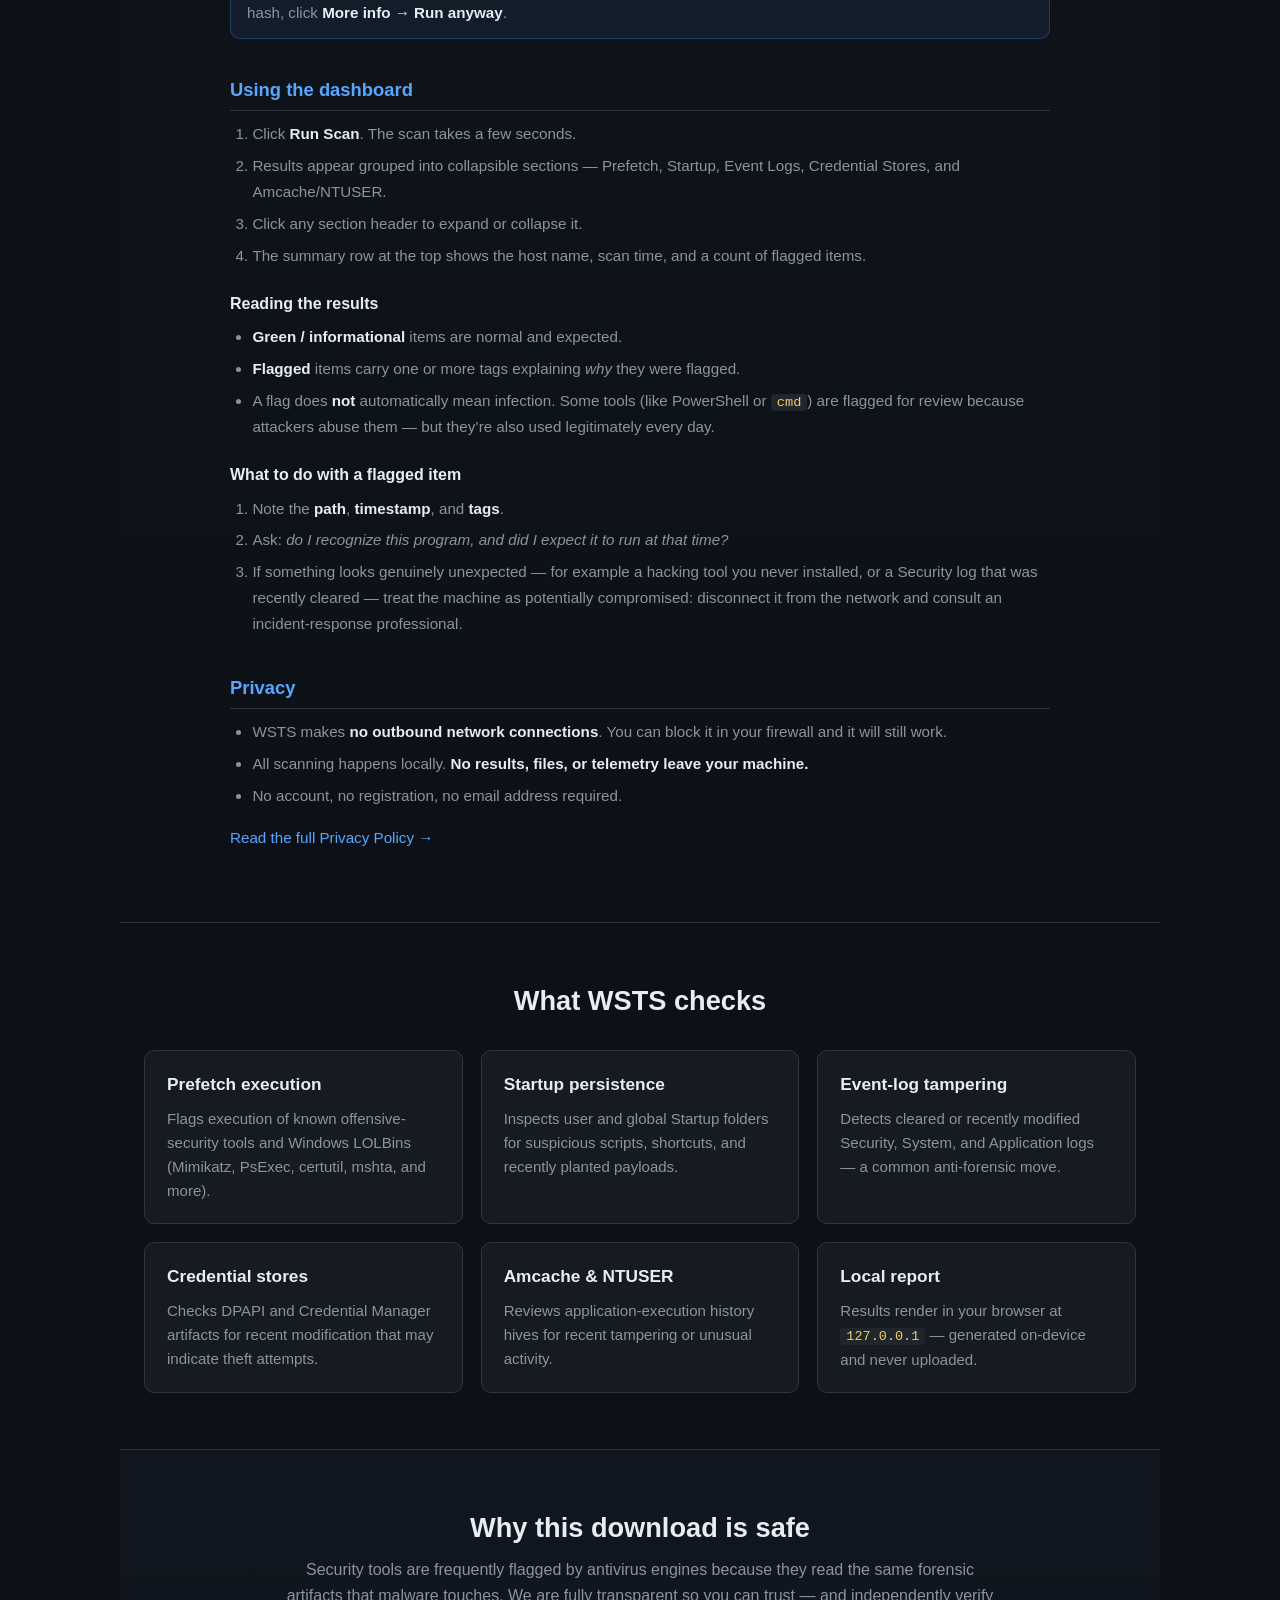
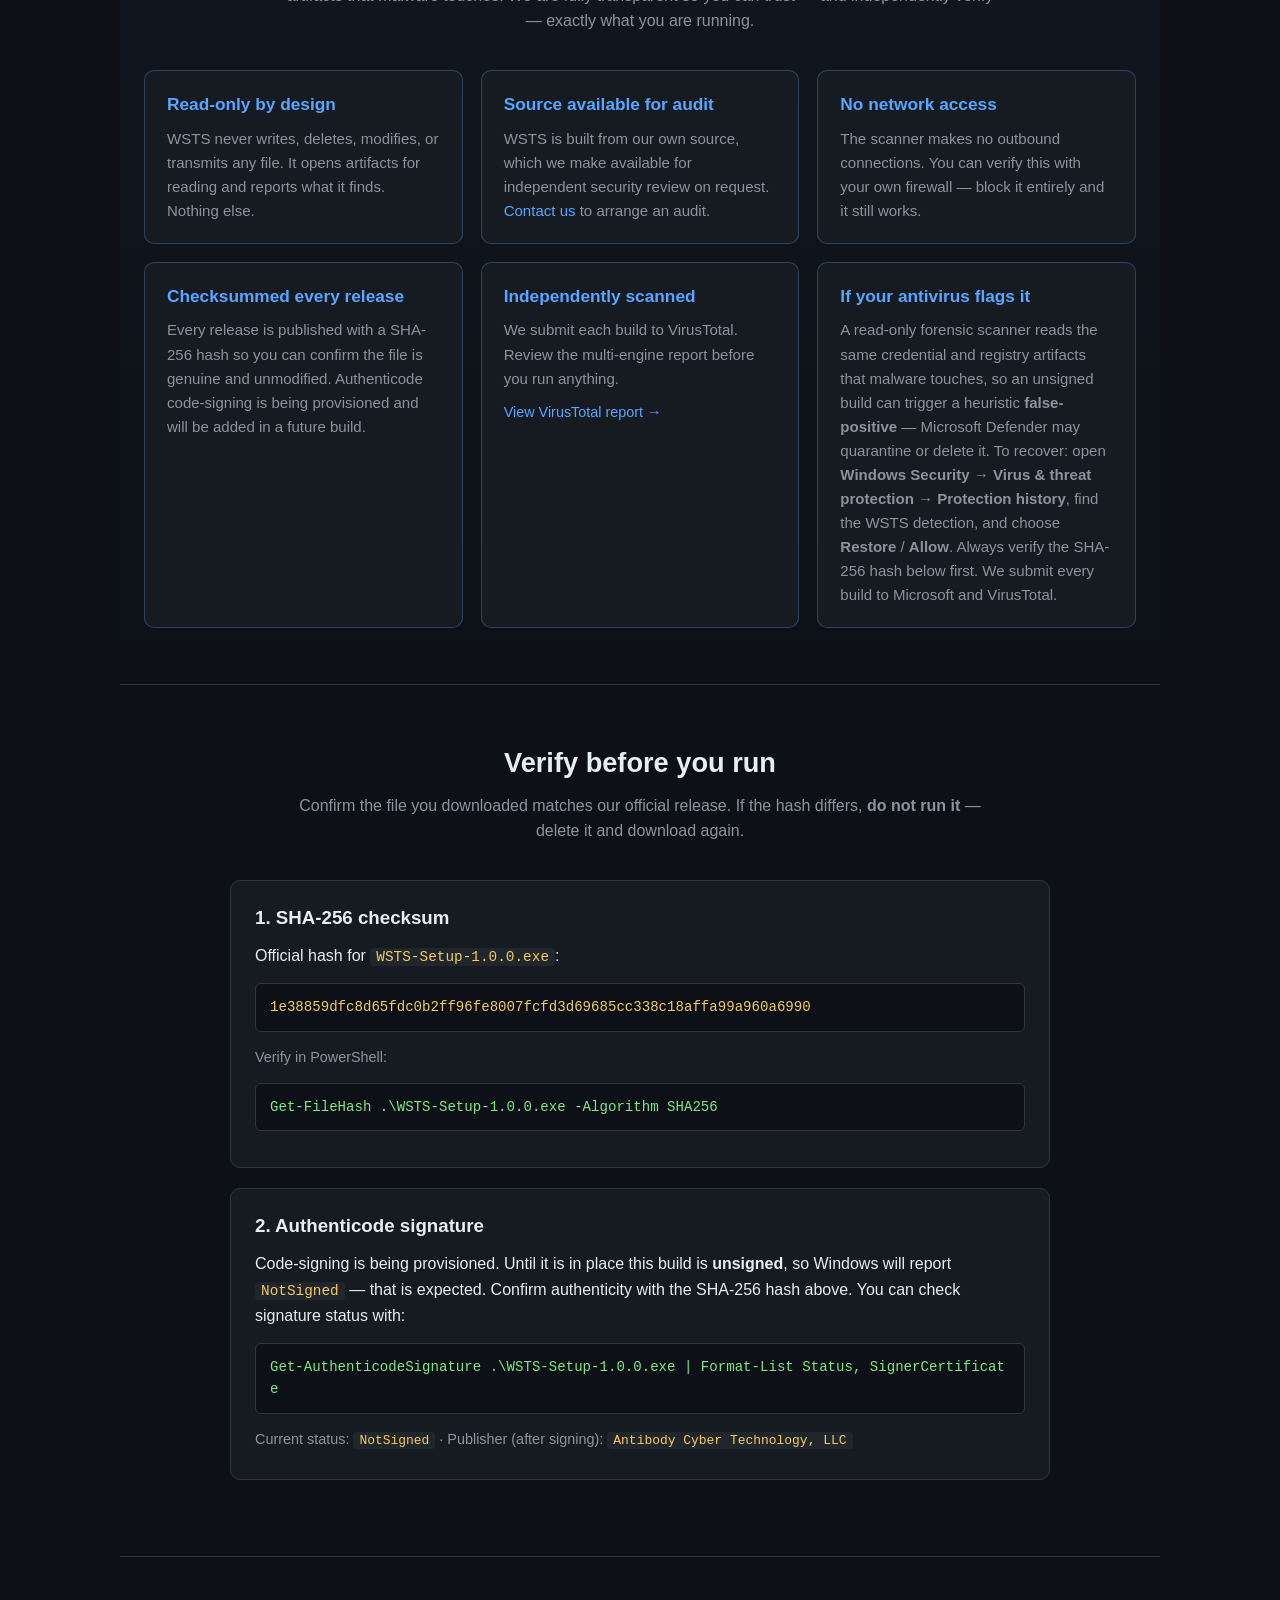
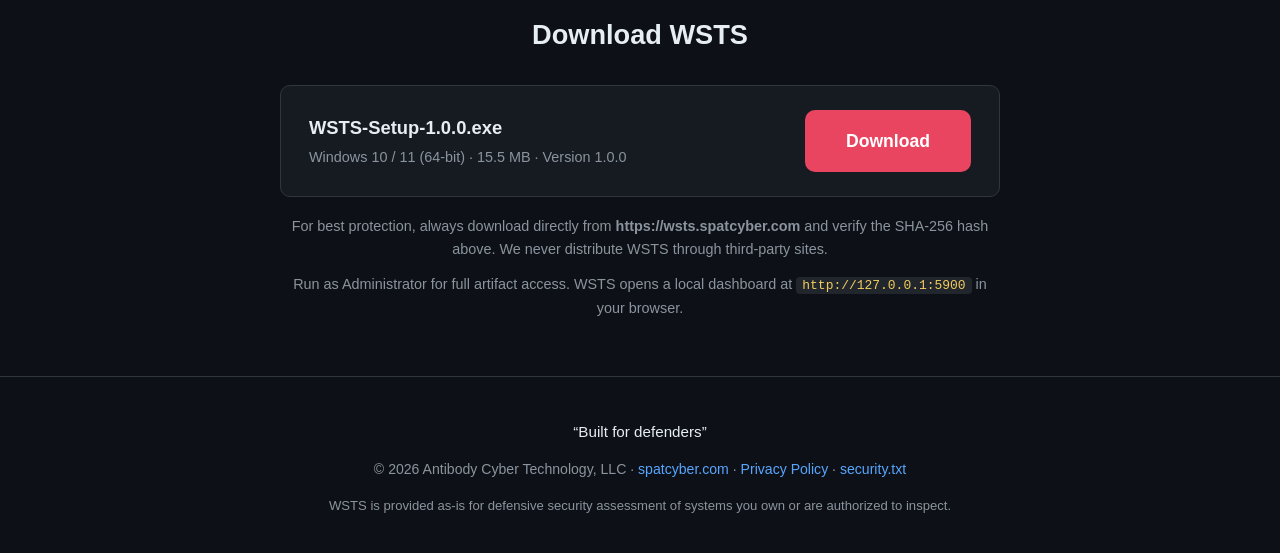
==== commit a725db61: "Add README nav section, Privacy Policy page and footer link, update nav order" ====
--- a/index.html
+++ b/index.html
@@ -34,6 +34,7 @@
       </div>
     </div>
     <nav class="site-nav">
+      <a href="#readme">README</a>
       <a href="#how">How it works</a>
       <a href="#trust">Why it's safe</a>
       <a href="#verify">Verify download</a>
@@ -66,6 +67,67 @@
         Windows 10 / 11 (64-bit) &middot;
         Read-only &amp; offline
       </p>
+    </section>
+
+    <!-- ── README ───────────────────────────────────────────────────────── -->
+    <section id="readme" class="band band-readme">
+      <h2>README</h2>
+      <div class="readme-body">
+
+        <h3>What WSTS does</h3>
+        <p>WSTS looks at the same forensic artifacts that incident responders check after a suspected compromise. It <strong>only reads</strong> these artifacts &mdash; it never changes, deletes, quarantines, or transmits anything.</p>
+        <table class="readme-table">
+          <thead><tr><th>Check</th><th>What it tells you</th></tr></thead>
+          <tbody>
+            <tr><td><strong>Prefetch execution</strong></td><td>Whether known hacking tools or abused Windows utilities (Mimikatz, PsExec, certutil, mshta, etc.) have run recently.</td></tr>
+            <tr><td><strong>Startup persistence</strong></td><td>Suspicious scripts or shortcuts planted in Startup folders that would re-launch malware on every boot.</td></tr>
+            <tr><td><strong>Event-log tampering</strong></td><td>Cleared or recently wiped Security/System/Application logs &mdash; a common way attackers hide their tracks.</td></tr>
+            <tr><td><strong>Credential stores</strong></td><td>Recent changes to DPAPI / Credential Manager files that may indicate credential theft.</td></tr>
+            <tr><td><strong>Amcache &amp; NTUSER</strong></td><td>Tampering in the hives that record application-execution history.</td></tr>
+          </tbody>
+        </table>
+        <p>Each finding is tagged so you can tell routine activity from things worth a closer look (for example: <code>KNOWN_SUSPICIOUS_TOOL</code>, <code>RAN_LAST_24H</code>, <code>POSSIBLY_CLEARED</code>, <code>RECENTLY_MODIFIED</code>).</p>
+
+        <h3>Installing &amp; running</h3>
+        <ol>
+          <li>Go to <strong>https://wsts.spatcyber.com</strong> and click <strong>Download for Windows</strong>.</li>
+          <li>Verify the file (see <a href="#verify">Verify download</a>) &mdash; recommended.</li>
+          <li><strong>Right-click <code>WSTS-Setup-&lt;version&gt;.exe</code> &rarr; Run as administrator.</strong><br>Administrator rights let WSTS read protected logs and hives. Without them the scan still runs, but some areas will show as <em>inaccessible</em>.</li>
+          <li>WSTS opens a dashboard in your default browser at <strong><code>http://127.0.0.1:5900</code></strong>.</li>
+        </ol>
+        <p class="readme-note"><strong>If Windows SmartScreen warns you:</strong> this is expected for newer security tools. After you&rsquo;ve verified the SHA-256 hash, click <strong>More info &rarr; Run anyway</strong>.</p>
+
+        <h3>Using the dashboard</h3>
+        <ol>
+          <li>Click <strong>Run Scan</strong>. The scan takes a few seconds.</li>
+          <li>Results appear grouped into collapsible sections &mdash; Prefetch, Startup, Event Logs, Credential Stores, and Amcache/NTUSER.</li>
+          <li>Click any section header to expand or collapse it.</li>
+          <li>The summary row at the top shows the host name, scan time, and a count of flagged items.</li>
+        </ol>
+
+        <h4>Reading the results</h4>
+        <ul>
+          <li><strong>Green / informational</strong> items are normal and expected.</li>
+          <li><strong>Flagged</strong> items carry one or more tags explaining <em>why</em> they were flagged.</li>
+          <li>A flag does <strong>not</strong> automatically mean infection. Some tools (like PowerShell or <code>cmd</code>) are flagged for review because attackers abuse them &mdash; but they&rsquo;re also used legitimately every day.</li>
+        </ul>
+
+        <h4>What to do with a flagged item</h4>
+        <ol>
+          <li>Note the <strong>path</strong>, <strong>timestamp</strong>, and <strong>tags</strong>.</li>
+          <li>Ask: <em>do I recognize this program, and did I expect it to run at that time?</em></li>
+          <li>If something looks genuinely unexpected &mdash; for example a hacking tool you never installed, or a Security log that was recently cleared &mdash; treat the machine as potentially compromised: disconnect it from the network and consult an incident-response professional.</li>
+        </ol>
+
+        <h3>Privacy</h3>
+        <ul>
+          <li>WSTS makes <strong>no outbound network connections</strong>. You can block it in your firewall and it will still work.</li>
+          <li>All scanning happens locally. <strong>No results, files, or telemetry leave your machine.</strong></li>
+          <li>No account, no registration, no email address required.</li>
+        </ul>
+        <p><a href="/privacy.html">Read the full Privacy Policy &rarr;</a></p>
+
+      </div>
     </section>
 
     <!-- ── What it scans ────────────────────────────────────────────────── -->
@@ -194,6 +256,7 @@
     <p>
       &copy; 2026 Antibody Cyber Technology, LLC &middot;
       <a href="https://spatcyber.com" rel="noopener">spatcyber.com</a> &middot;
+      <a href="/privacy.html">Privacy Policy</a> &middot;
       <a href="/security.txt">security.txt</a>
     </p>
     <p class="footer-fine">
--- a/static/css/wsts.css
+++ b/static/css/wsts.css
@@ -242,6 +242,50 @@
   color: var(--fg);
 }
 
+/* ── README section ─────────────────────────────────────────────────────── */
+.band-readme { background: linear-gradient(180deg, rgba(88,166,255,0.03), transparent); }
+.readme-body { max-width: 820px; margin: 0 auto; }
+.readme-body h3 {
+  font-size: 1.15rem;
+  color: var(--accent2);
+  margin: 36px 0 10px;
+  border-bottom: 1px solid var(--border);
+  padding-bottom: 6px;
+}
+.readme-body h4 { font-size: 1rem; color: var(--fg); margin: 22px 0 8px; }
+.readme-body p, .readme-body li { color: var(--fg-dim); font-size: 0.95rem; line-height: 1.7; }
+.readme-body ul, .readme-body ol { padding-left: 1.4em; margin: 8px 0 16px; }
+.readme-body li { margin-bottom: 6px; }
+.readme-body strong { color: var(--fg); }
+.readme-note {
+  background: rgba(88,166,255,0.07);
+  border: 1px solid rgba(88,166,255,0.25);
+  border-radius: var(--radius);
+  padding: 12px 16px;
+  font-size: 0.9rem;
+}
+.readme-table {
+  width: 100%;
+  border-collapse: collapse;
+  margin: 16px 0 24px;
+  font-size: 0.93rem;
+}
+.readme-table th {
+  text-align: left;
+  padding: 8px 12px;
+  background: var(--bg2);
+  border: 1px solid var(--border);
+  color: var(--fg);
+  font-size: 0.88rem;
+}
+.readme-table td {
+  padding: 8px 12px;
+  border: 1px solid var(--border);
+  color: var(--fg-dim);
+  vertical-align: top;
+}
+.readme-table tr:nth-child(even) td { background: var(--bg2); }
+
 /* ── Footer ─────────────────────────────────────────────────────────────── */
 .site-footer {
   border-top: 1px solid var(--border);
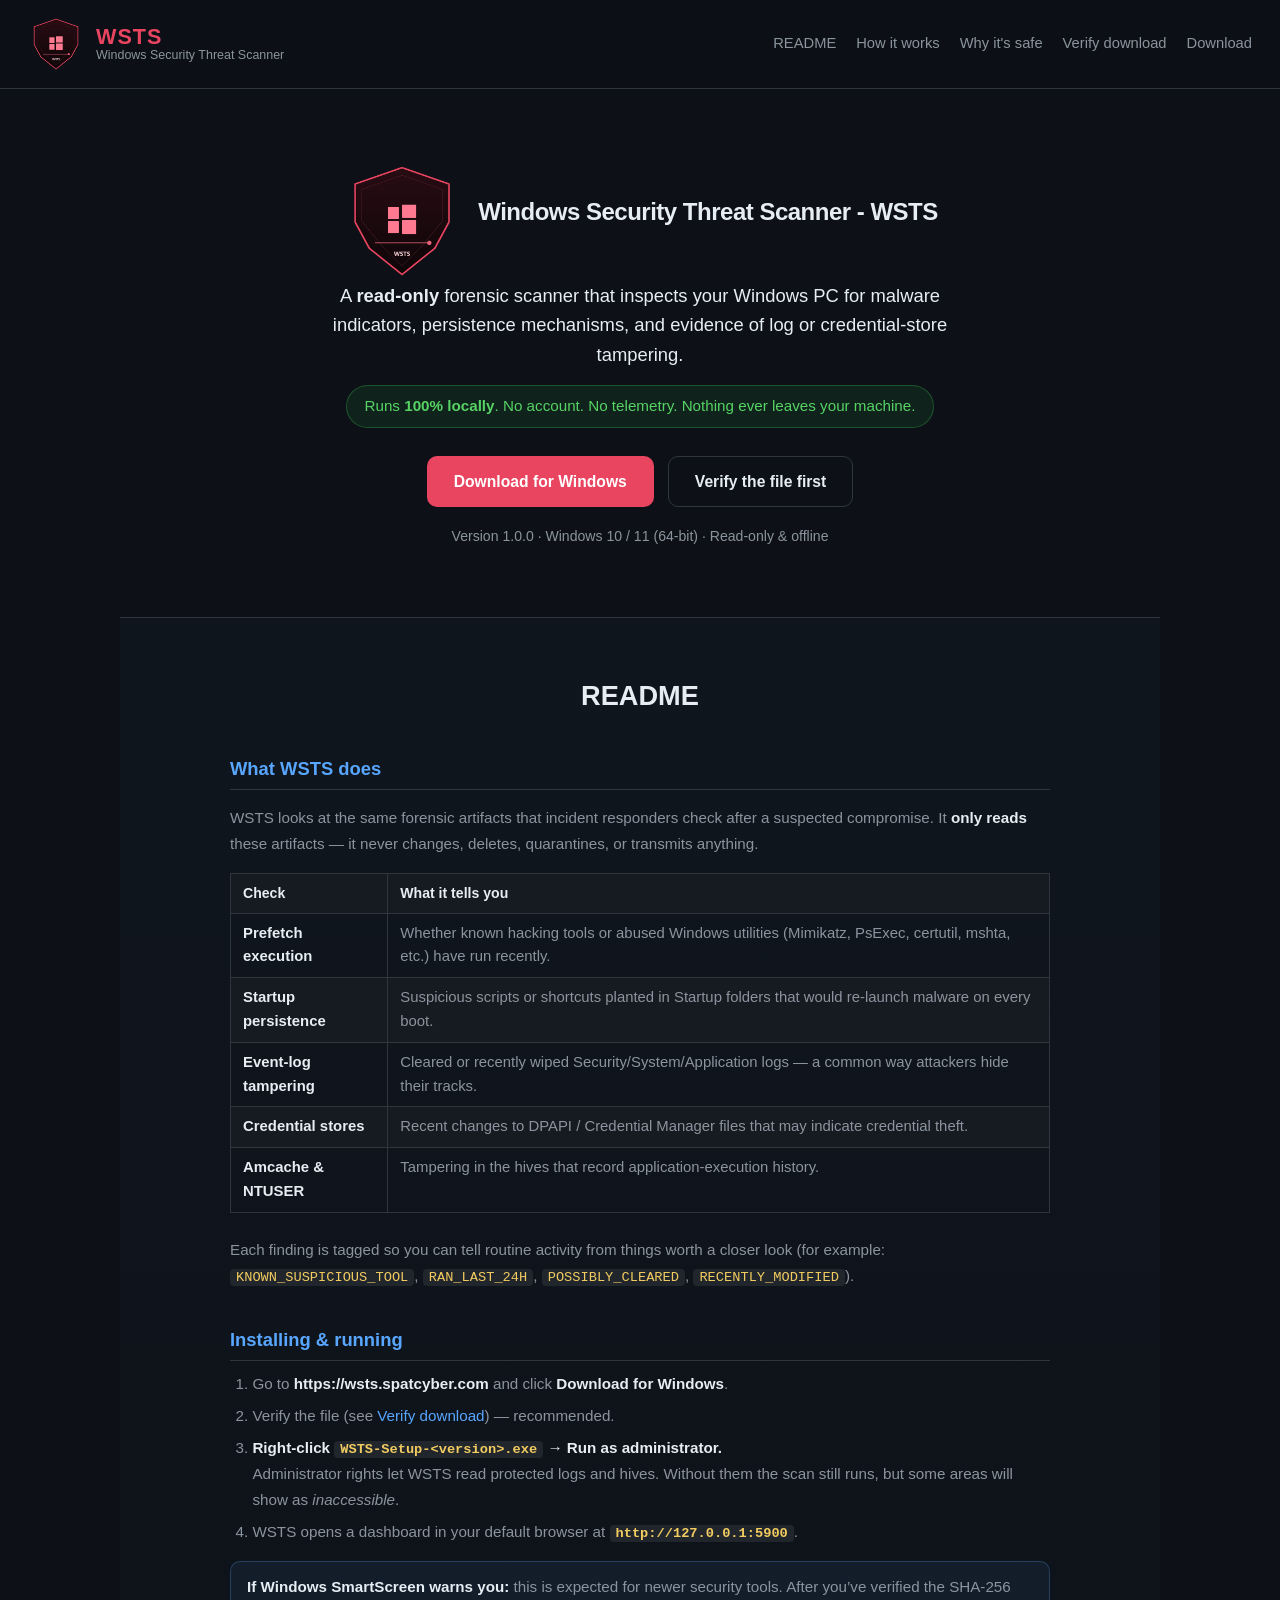
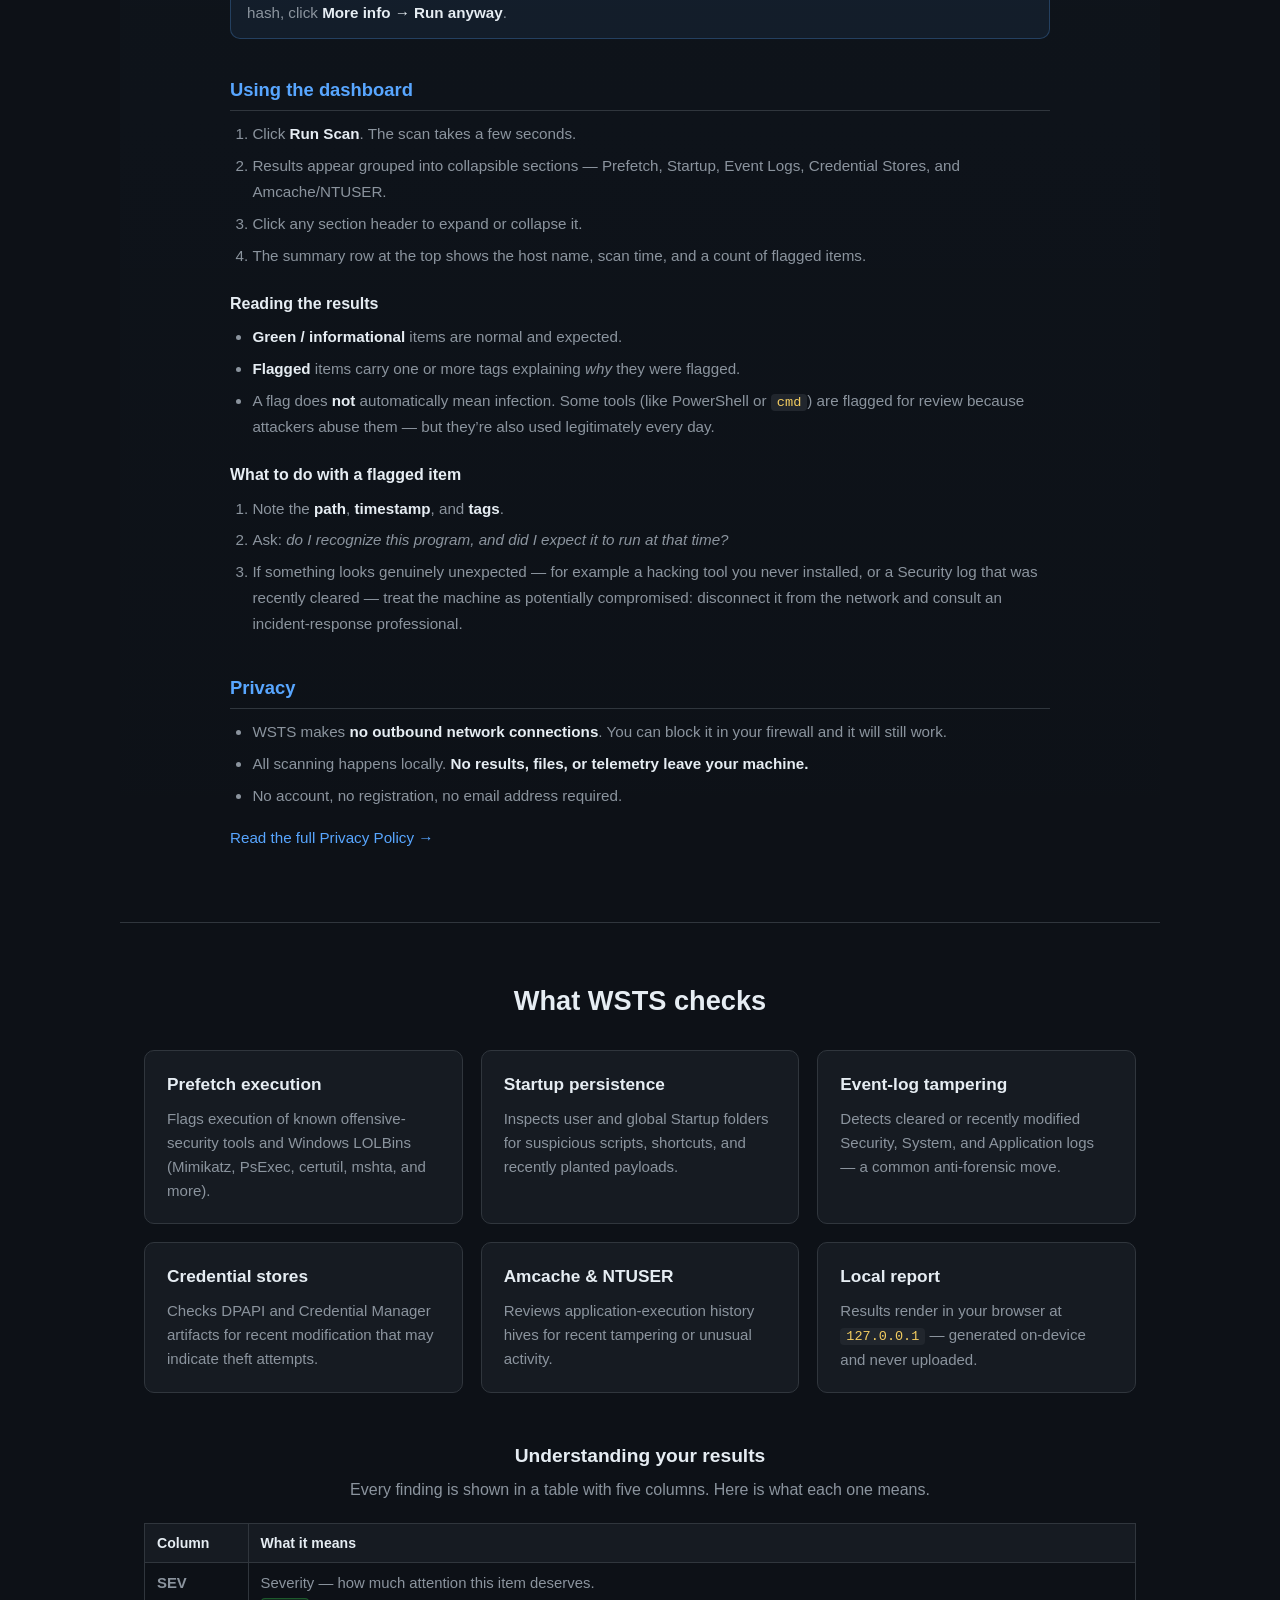
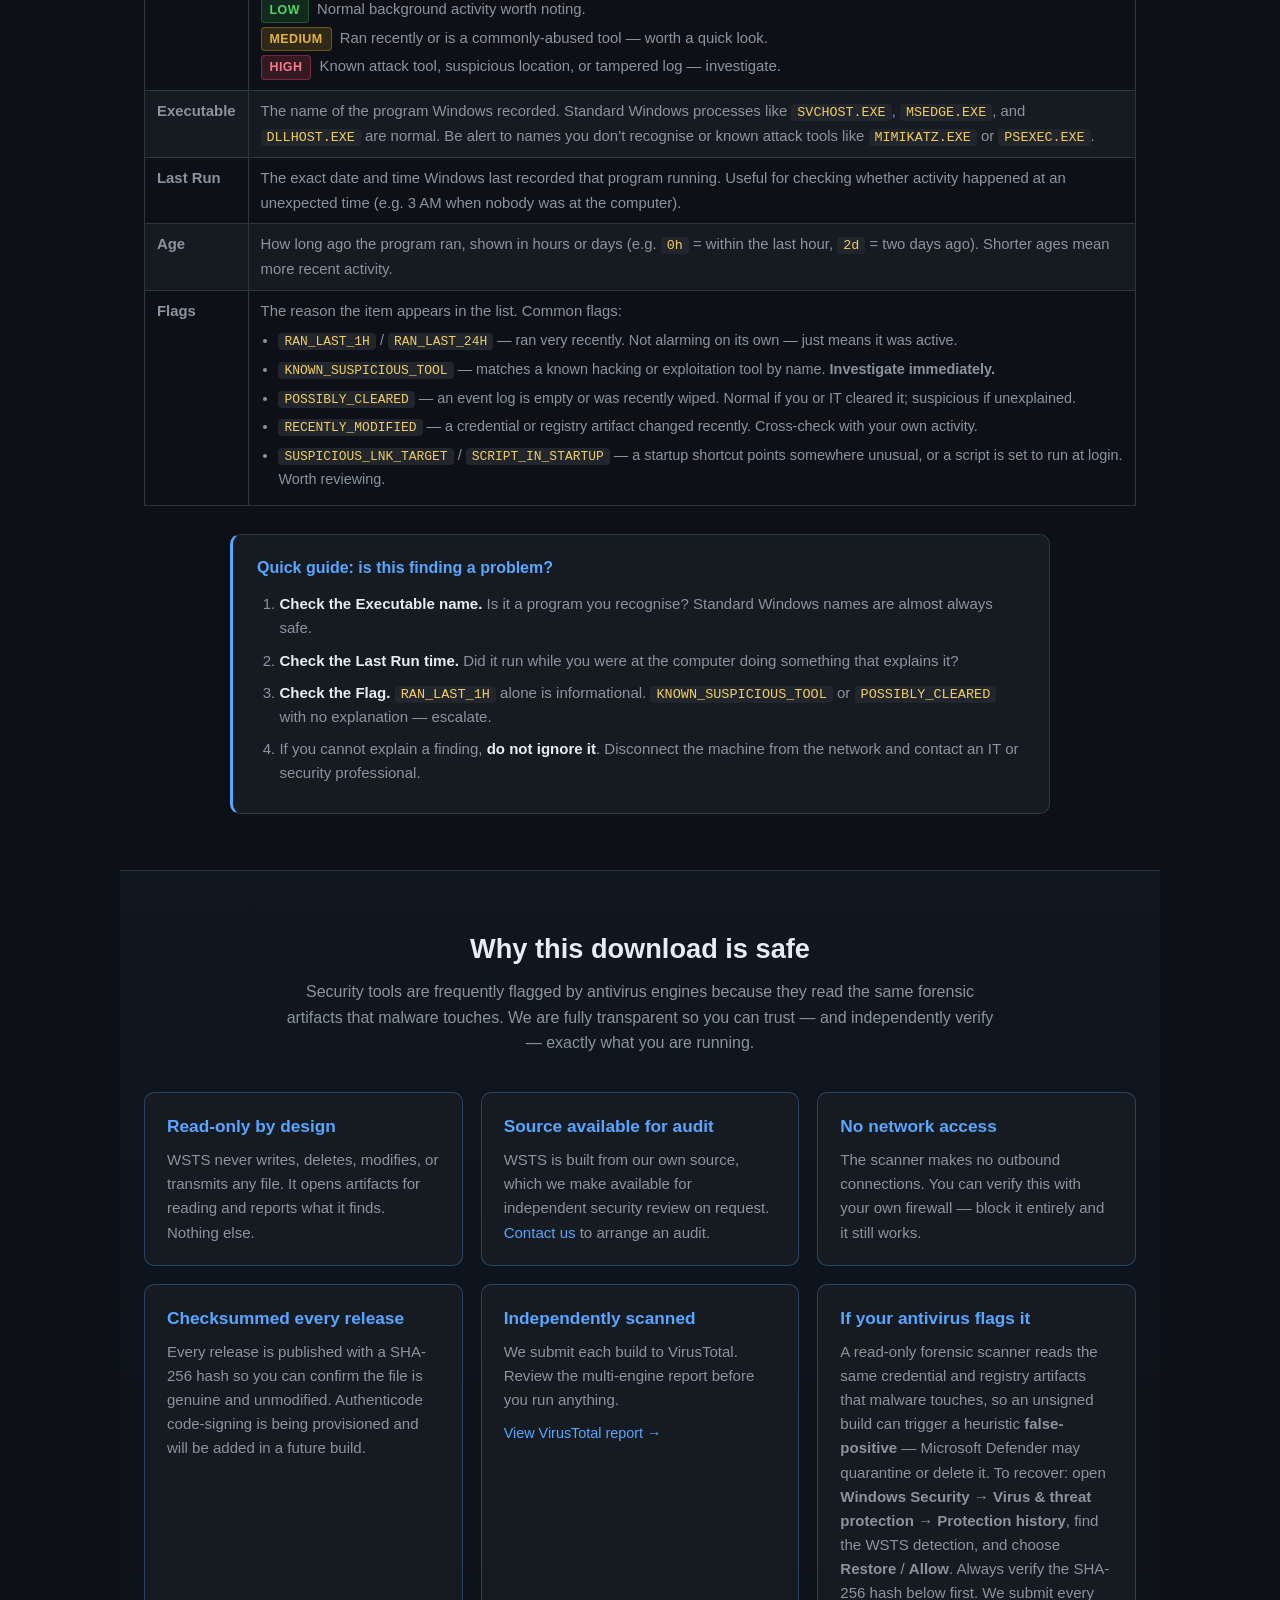
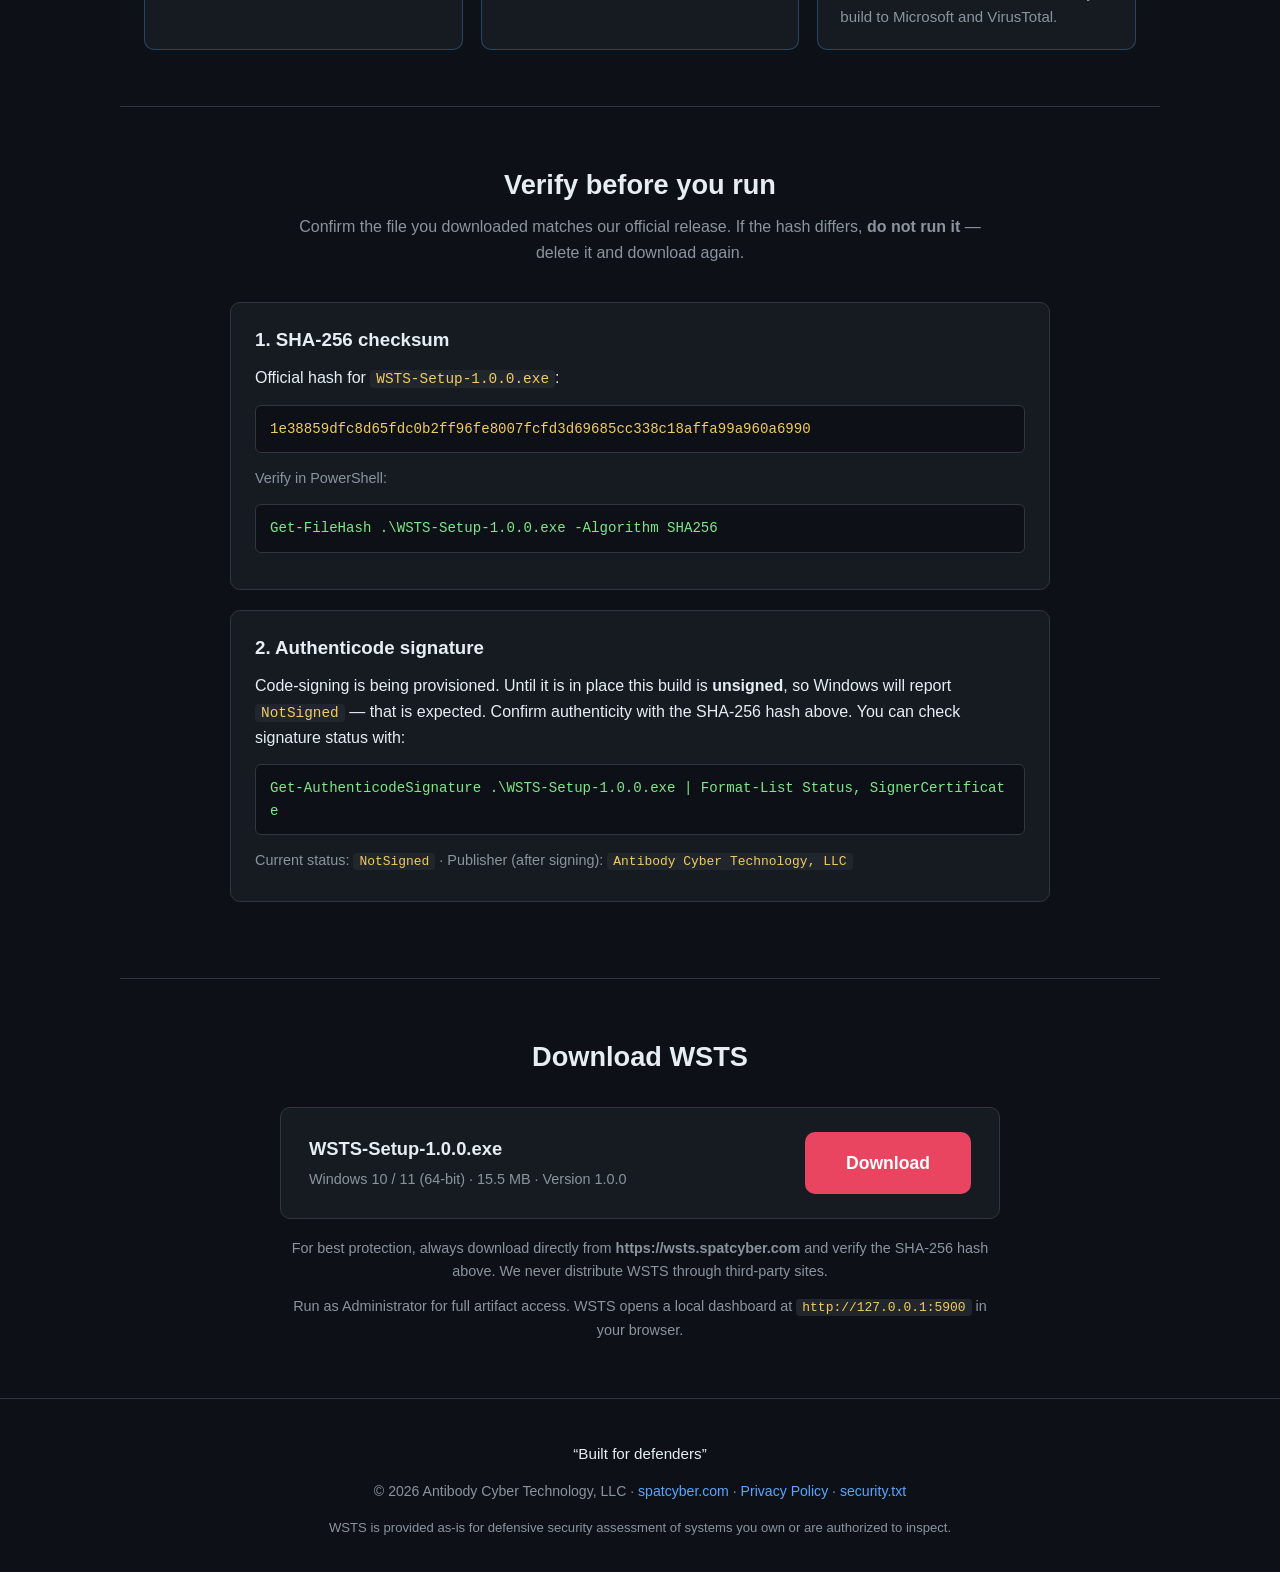
==== commit dbcb5545: "How it works: add plain-language results guide (columns, severity, flags, verdict checklist)" ====
--- a/index.html
+++ b/index.html
@@ -159,6 +159,61 @@
           <p>Results render in your browser at <code>127.0.0.1</code> — generated on-device and never uploaded.</p>
         </article>
       </div>
+
+      <!-- Understanding results -->
+      <h3 class="how-subhead">Understanding your results</h3>
+      <p class="band-intro" style="margin-bottom:20px;">Every finding is shown in a table with five columns. Here is what each one means.</p>
+
+      <table class="readme-table how-results-table">
+        <thead>
+          <tr><th>Column</th><th>What it means</th></tr>
+        </thead>
+        <tbody>
+          <tr>
+            <td><strong>SEV</strong></td>
+            <td>Severity — how much attention this item deserves.<br>
+              <span class="sev-pill sev-low">LOW</span> Normal background activity worth noting.<br>
+              <span class="sev-pill sev-medium">MEDIUM</span> Ran recently or is a commonly-abused tool — worth a quick look.<br>
+              <span class="sev-pill sev-high">HIGH</span> Known attack tool, suspicious location, or tampered log — investigate.
+            </td>
+          </tr>
+          <tr>
+            <td><strong>Executable</strong></td>
+            <td>The name of the program Windows recorded. Standard Windows processes like <code>SVCHOST.EXE</code>, <code>MSEDGE.EXE</code>, and <code>DLLHOST.EXE</code> are normal. Be alert to names you don&rsquo;t recognise or known attack tools like <code>MIMIKATZ.EXE</code> or <code>PSEXEC.EXE</code>.</td>
+          </tr>
+          <tr>
+            <td><strong>Last Run</strong></td>
+            <td>The exact date and time Windows last recorded that program running. Useful for checking whether activity happened at an unexpected time (e.g. 3 AM when nobody was at the computer).</td>
+          </tr>
+          <tr>
+            <td><strong>Age</strong></td>
+            <td>How long ago the program ran, shown in hours or days (e.g. <code>0h</code> = within the last hour, <code>2d</code> = two days ago). Shorter ages mean more recent activity.</td>
+          </tr>
+          <tr>
+            <td><strong>Flags</strong></td>
+            <td>The reason the item appears in the list. Common flags:
+              <ul class="flag-list">
+                <li><code>RAN_LAST_1H</code> / <code>RAN_LAST_24H</code> — ran very recently. Not alarming on its own — just means it was active.</li>
+                <li><code>KNOWN_SUSPICIOUS_TOOL</code> — matches a known hacking or exploitation tool by name. <strong>Investigate immediately.</strong></li>
+                <li><code>POSSIBLY_CLEARED</code> — an event log is empty or was recently wiped. Normal if you or IT cleared it; suspicious if unexplained.</li>
+                <li><code>RECENTLY_MODIFIED</code> — a credential or registry artifact changed recently. Cross-check with your own activity.</li>
+                <li><code>SUSPICIOUS_LNK_TARGET</code> / <code>SCRIPT_IN_STARTUP</code> — a startup shortcut points somewhere unusual, or a script is set to run at login. Worth reviewing.</li>
+              </ul>
+            </td>
+          </tr>
+        </tbody>
+      </table>
+
+      <div class="how-verdict-box">
+        <h4>Quick guide: is this finding a problem?</h4>
+        <ol>
+          <li><strong>Check the Executable name.</strong> Is it a program you recognise? Standard Windows names are almost always safe.</li>
+          <li><strong>Check the Last Run time.</strong> Did it run while you were at the computer doing something that explains it?</li>
+          <li><strong>Check the Flag.</strong> <code>RAN_LAST_1H</code> alone is informational. <code>KNOWN_SUSPICIOUS_TOOL</code> or <code>POSSIBLY_CLEARED</code> with no explanation — escalate.</li>
+          <li>If you cannot explain a finding, <strong>do not ignore it</strong>. Disconnect the machine from the network and contact an IT or security professional.</li>
+        </ol>
+      </div>
+
     </section>
 
     <!-- ── Trust / anti-malware-suspicion ──────────────────────────────── -->
--- a/static/css/wsts.css
+++ b/static/css/wsts.css
@@ -242,6 +242,43 @@
   color: var(--fg);
 }
 
+/* ── How it works — results guide ───────────────────────────────────────── */
+.how-subhead {
+  font-size: 1.2rem;
+  color: var(--fg);
+  margin: 48px 0 6px;
+  text-align: center;
+}
+.how-results-table { margin-top: 0; }
+.how-results-table td { vertical-align: top; line-height: 1.65; }
+.how-results-table ul.flag-list { margin: 6px 0 0; padding-left: 1.2em; }
+.how-results-table ul.flag-list li { margin-bottom: 5px; font-size: 0.9rem; }
+.sev-pill {
+  display: inline-block;
+  font-size: 0.78rem;
+  font-weight: 700;
+  padding: 1px 8px;
+  border-radius: 4px;
+  margin: 2px 4px 2px 0;
+  letter-spacing: 0.4px;
+}
+.sev-low    { background: rgba(46,160,67,0.18);  color: #56d364; border: 1px solid rgba(46,160,67,0.4); }
+.sev-medium { background: rgba(210,153,34,0.18); color: #e3b341; border: 1px solid rgba(210,153,34,0.4); }
+.sev-high   { background: rgba(233,69,96,0.18);  color: #f47b8e; border: 1px solid rgba(233,69,96,0.4); }
+.how-verdict-box {
+  background: var(--bg2);
+  border: 1px solid var(--border);
+  border-left: 3px solid var(--accent2);
+  border-radius: var(--radius);
+  padding: 20px 24px;
+  margin: 28px auto 0;
+  max-width: 820px;
+}
+.how-verdict-box h4 { margin: 0 0 12px; color: var(--accent2); font-size: 1rem; }
+.how-verdict-box ol { margin: 0; padding-left: 1.4em; }
+.how-verdict-box li { color: var(--fg-dim); font-size: 0.94rem; margin-bottom: 8px; line-height: 1.6; }
+.how-verdict-box li strong { color: var(--fg); }
+
 /* ── README section ─────────────────────────────────────────────────────── */
 .band-readme { background: linear-gradient(180deg, rgba(88,166,255,0.03), transparent); }
 .readme-body { max-width: 820px; margin: 0 auto; }
